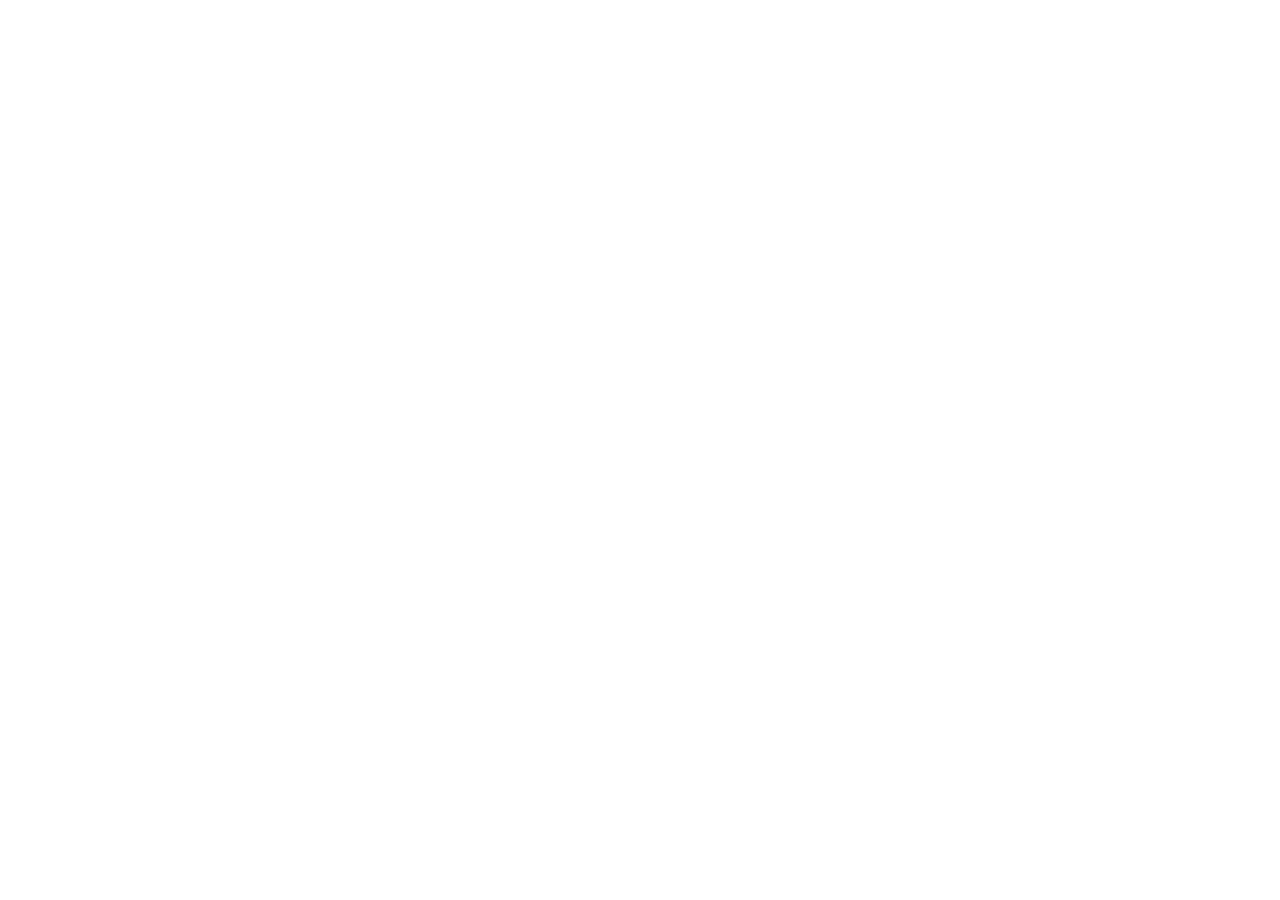
==== index.html @ 6adae6e9 "google site" ====
<!DOCTYPE html>
<html lang="en">
<head>
    <meta charset="UTF-8">
    <meta name="viewport" content="width=device-width, initial-scale=1.0">
	<meta name="google-site-verification" content="google-site-verification=rLW6NlrPTPCC22JAhseaOXoVy5i4oAsjwQy6Y9PERN8">
    <meta name="description" content="Xiaozhi (Taro) Yang - MindCORE postdoctoral fellow at the University of Pennsylvania">
    <title>Xiaozhi Yang</title>

    <!-- CSS -->
    <link rel="stylesheet" href="assets/css/main.css">

    <!-- Inline CSS for Responsive Layout -->
    <style>
        body {
            margin: 0;
            font-family: Arial, sans-serif;
            display: flex;
            flex-direction: row;
            height: 100vh;
        }

        #left-panel {
            width:0%;
            background-color: whitesmoke;
            padding: 50px;
            box-sizing: border-box;
            overflow-y: auto;
        }

        #right-panel {
            width: 100%;
            display: flex;
			background-color:whitesmoke;
            justify-content: center;
            align-items: center;
            box-sizing: border-box;
        }

        iframe {
            width: 100%;
            height: 100%;
            border: none;
			background-color: white;
        }

        .avatar img {
            width: 100%;
            border-radius: 50%;
            margin-bottom: 20px;
        }

        .sidebar-nav a {
            display: block;
            margin: 10px 0;
            text-decoration: none;
            color: #333;
            font-size: 1em;
        }

        .sidebar-nav a:hover {
            color: #007bff;
        }

		   /* Ensure the custom font size for <h1> applies */
			h1 {
            font-size: 1.5rem !important; /* Ensure the size is applied */
            margin-bottom: 10px;
        }

        h2 {
            font-size: 1.2rem !important;
            color: #555;
        }
		

    </style>
</head>
<body>

    <!-- Left Panel -->
    <!-- <div id="left-panel">
        <div class="avatar">
            <img src="images/xiaozhi.jpeg" alt="Xiaozhi Yang">
        </div class = "profile">
        <h1>Xiaozhi (Taro) Yang</h1>
        <h2>MindCORE Postdoctoral Fellow</h2>
        <h2>University of Pennsylvania</h2>

        Contact Links -->
        <!-- <nav class="sidebar-nav">
            <a href="mailto:xiaozhi2@sas.upenn.edu"><i class="fa fa-envelope"></i> Email</a>
			<a href="https://www.linkedin.com/in/xiaozhi-yang-192023214/" target="_blank"><i class="fab fa-linkedin"></i> LinkedIn</a>
			<a href="https://github.com/xiaozhi2" target="_blank"><i class="fab fa-github"></i> GitHub</a>
   </nav>
    </div> --> 

    <!-- Right Panel -->
    <div id="right-panel">
		<iframe src="documents/XZ_CV.pdf"></iframe>
    </div>

</body>
</html>
---- assets/css/main.css ----
@import url("fontawesome-all.min.css");
@import url("https://fonts.googleapis.com/css?family=Source+Sans+Pro:400,400italic");

/*
	Strata by HTML5 UP
	html5up.net | @ajlkn
	Free for personal and commercial use under the CCA 3.0 license (html5up.net/license)
*/

html, body, div, span, applet, object,
iframe, h1, h2, h3, h4, h5, h6, p, blockquote,
pre, a, abbr, acronym, address, big, cite,
code, del, dfn, em, img, ins, kbd, q, s, samp,
small, strike, strong, sub, sup, tt, var, b,
u, i, center, dl, dt, dd, ol, ul, li, fieldset,
form, label, legend, table, caption, tbody,
tfoot, thead, tr, th, td, article, aside,
canvas, details, embed, figure, figcaption,
footer, header, hgroup, menu, nav, output, ruby,
section, summary, time, mark, audio, video {
	margin: 0;
	padding: 0;
	border: 0;
	font-size: 100%;
	font: inherit;
	vertical-align: baseline;}

article, aside, details, figcaption, figure,
footer, header, hgroup, menu, nav, section {
	display: block;}

body {
	line-height: 1;
}


ol, ul {
	list-style: none;
}

blockquote, q {
	quotes: none;
}

	blockquote:before, blockquote:after, q:before, q:after {
		content: '';
		content: none;
	}

table {
	border-collapse: collapse;
	border-spacing: 0;
}

body {
	-webkit-text-size-adjust: none;
}

mark {
	background-color: transparent;
	color: inherit;
}

input::-moz-focus-inner {
	border: 0;
	padding: 0;
}

input, select, textarea {
	-moz-appearance: none;
	-webkit-appearance: none;
	-ms-appearance: none;
	appearance: none;
}

/* Basic */

	html {
		box-sizing: border-box;
	}

	*, *:before, *:after {
		box-sizing: inherit;
	}

	body {
		background: #fff;
	}

		body.is-preload *, body.is-preload *:before, body.is-preload *:after {
			-moz-animation: none !important;
			-webkit-animation: none !important;
			-ms-animation: none !important;
			animation: none !important;
			-moz-transition: none !important;
			-webkit-transition: none !important;
			-ms-transition: none !important;
			transition: none !important;
		}

	body, input, select, textarea {
		color: black;
		font-family: Arial, Helvetica, sans-serif;
		font-size: 60pt;
		font-weight: 300;
		line-height: 1.75em;
	}

	a {
		-moz-transition: color 0.2s ease-in-out, border-color 0.2s ease-in-out;
		-webkit-transition: color 0.2s ease-in-out, border-color 0.2s ease-in-out;
		-ms-transition: color 0.2s ease-in-out, border-color 0.2s ease-in-out;
		transition: color 0.2s ease-in-out, border-color 0.2s ease-in-out;
		border-bottom: dotted 1px;
		color: #4986bf;
		text-decoration: none;
	}

		a:hover {
			border-bottom-color: transparent;
			color: #4986bf !important;
			text-decoration: none;
		}

	strong, b {
		color: #171717;
		 font-weight: bold;
   	    font-family: inherit;
	}

	em, i {
		font-style: italic;
	}

	p {
		margin: 0 0 2em 0;
	}

	h1, h2, h3, h4, h5, h6 {
		color: #171717;
		font-weight: 400;
		line-height: 1em;
		margin: 0 0 1em 0;
	}

		h1 a, h2 a, h3 a, h4 a, h5 a, h6 a {
			color: inherit;
			text-decoration: none;
		}

	h1 {
		font-size: 2em;
		line-height: 1.5em;
	}

	h2 {
		font-size: 2em;
		line-height: 1.5em;
		color: darkslategrey;
	}

	h3 {
		font-size: 1.45em;
		line-height: 1.5em;
	}

	h4 {
		font-size: 1.1em;
		line-height: 1.5em;
	}

	h5 {
		font-size: 0.9em;
		line-height: 1.5em;
	}

	h6 {
		font-size: 0.7em;
		line-height: 1.5em;
	}

	sub {
		font-size: 0.8em;
		position: relative;
		top: 0.5em;
	}

	sup {
		font-size: 0.8em;
		position: relative;
		top: -0.5em;
	}

	hr {
		border: 0;
		border-bottom: solid 2px #efefef;
		margin: 2em 0;
	}

		hr.major {
			margin: 3em 0;
		}

	blockquote {
		border-left: solid 6px #efefef;
		font-style: italic;
		margin: 0 0 2em 0;
		padding: 0.5em 0 0.5em 1.5em;
	}

	code {
		background: #f7f7f7;
		border-radius: 0.35em;
		border: solid 2px #efefef;
		font-family: "Courier New", monospace;
		font-size: 0.9em;
		margin: 0 0.25em;
		padding: 0.25em 0.65em;
	}

	pre {
		-webkit-overflow-scrolling: touch;
		font-family: "Courier New", monospace;
		font-size: 0.9em;
		margin: 0 0 2em 0;
	}

		pre code {
			display: block;
			line-height: 1.75em;
			padding: 1em 1.5em;
			overflow-x: auto;
		}

	.align-left {
		text-align: left;
	}

	.align-center {
		text-align: center;
	}

	.align-right {
		text-align: right;
	}

/* Container */

	.container {
		margin: 0 auto;
		max-width: calc(100% - 4em);
		width: 100%;
	}

		.container.xsmall {
			width: 25%;
		}

		.container.small {
			width: 50%;
		}

		.container.medium {
			width: 75%;
		}

		.container.large {
			width: 125%;
		}

		.container.xlarge {
			width: 150%;
		}

		.container.max {
			width: 100%;
		}

		@media screen and (max-width: 980px) {

			.container {
				width: 100% !important;
				max-width: 100% !important;
			}

		}

		@media screen and (max-width: 480px) {

			.container {
				max-width: calc(100% - 3em);
			}

		}

/* Row */

	.row {
		display: flex;
		flex-wrap: wrap;
		box-sizing: border-box;
		align-items: stretch;
	}

		.row > * {
			box-sizing: border-box;
		}

		.row.gtr-uniform > * > :last-child {
			margin-bottom: 0;
		}

		.row.aln-left {
			justify-content: flex-start;
		}

		.row.aln-center {
			justify-content: center;
		}

		.row.aln-right {
			justify-content: flex-end;
		}

		.row.aln-top {
			align-items: flex-start;
		}

		.row.aln-middle {
			align-items: center;
		}

		.row.aln-bottom {
			align-items: flex-end;
		}

		.row > .imp {
			order: -1;
		}

		.row > .col-1 {
			width: 8.33333%;
		}

		.row > .off-1 {
			margin-left: 8.33333%;
		}

		.row > .col-2 {
			width: 16.66667%;
		}

		.row > .off-2 {
			margin-left: 16.66667%;
		}

		.row > .col-3 {
			width: 25%;
		}

		.row > .off-3 {
			margin-left: 25%;
		}

		.row > .col-4 {
			width: 33.33333%;
		}

		.row > .off-4 {
			margin-left: 33.33333%;
		}

		.row > .col-5 {
			width: 41.66667%;
		}

		.row > .off-5 {
			margin-left: 41.66667%;
		}

		.row > .col-6 {
			width: 50%;
		}

		.row > .off-6 {
			margin-left: 50%;
		}

		.row > .col-7 {
			width: 58.33333%;
		}

		.row > .off-7 {
			margin-left: 58.33333%;
		}

		.row > .col-8 {
			width: 66.66667%;
		}

		.row > .off-8 {
			margin-left: 66.66667%;
		}

		.row > .col-9 {
			width: 75%;
		}

		.row > .off-9 {
			margin-left: 75%;
		}

		.row > .col-10 {
			width: 83.33333%;
		}

		.row > .off-10 {
			margin-left: 83.33333%;
		}

		.row > .col-11 {
			width: 91.66667%;
		}

		.row > .off-11 {
			margin-left: 91.66667%;
		}

		.row > .col-12 {
			width: 100%;
		}

		.row > .off-12 {
			margin-left: 100%;
		}

		.row.gtr-0 {
			margin-top: 0;
			margin-left: 0em;
		}

			.row.gtr-0 > * {
				padding: 0 0 0 0em;
			}

			.row.gtr-0.gtr-uniform {
				margin-top: 0em;
			}

				.row.gtr-0.gtr-uniform > * {
					padding-top: 0em;
				}

		.row.gtr-25 {
			margin-top: 0;
			margin-left: -0.625em;
		}

			.row.gtr-25 > * {
				padding: 0 0 0 0.625em;
			}

			.row.gtr-25.gtr-uniform {
				margin-top: -0.625em;
			}

				.row.gtr-25.gtr-uniform > * {
					padding-top: 0.625em;
				}

		.row.gtr-50 {
			margin-top: 0;
			margin-left: -1.25em;
		}

			.row.gtr-50 > * {
				padding: 0 0 0 1.25em;
			}

			.row.gtr-50.gtr-uniform {
				margin-top: -1.25em;
			}

				.row.gtr-50.gtr-uniform > * {
					padding-top: 1.25em;
				}

		.row {
			margin-top: 0;
			margin-left: -2.5em;
		}

			.row > * {
				padding: 0 0 0 2.5em;
			}

			.row.gtr-uniform {
				margin-top: -2.5em;
			}

				.row.gtr-uniform > * {
					padding-top: 2.5em;
				}

		.row.gtr-150 {
			margin-top: 0;
			margin-left: -3.75em;
		}

			.row.gtr-150 > * {
				padding: 0 0 0 3.75em;
			}

			.row.gtr-150.gtr-uniform {
				margin-top: -3.75em;
			}

				.row.gtr-150.gtr-uniform > * {
					padding-top: 3.75em;
				}

		.row.gtr-200 {
			margin-top: 0;
			margin-left: -5em;
		}

			.row.gtr-200 > * {
				padding: 0 0 0 5em;
			}

			.row.gtr-200.gtr-uniform {
				margin-top: -5em;
			}

				.row.gtr-200.gtr-uniform > * {
					padding-top: 5em;
				}

		@media screen and (max-width: 1800px) {

			.row {
				display: flex;
				flex-wrap: wrap;
				box-sizing: border-box;
				align-items: stretch;
			}

				.row > * {
					box-sizing: border-box;
				}

				.row.gtr-uniform > * > :last-child {
					margin-bottom: 0;
				}

				.row.aln-left {
					justify-content: flex-start;
				}

				.row.aln-center {
					justify-content: center;
				}

				.row.aln-right {
					justify-content: flex-end;
				}

				.row.aln-top {
					align-items: flex-start;
				}

				.row.aln-middle {
					align-items: center;
				}

				.row.aln-bottom {
					align-items: flex-end;
				}

				.row > .imp-xlarge {
					order: -1;
				}

				.row > .col-1-xlarge {
					width: 8.33333%;
				}

				.row > .off-1-xlarge {
					margin-left: 8.33333%;
				}

				.row > .col-2-xlarge {
					width: 16.66667%;
				}

				.row > .off-2-xlarge {
					margin-left: 16.66667%;
				}

				.row > .col-3-xlarge {
					width: 25%;
				}

				.row > .off-3-xlarge {
					margin-left: 25%;
				}

				.row > .col-4-xlarge {
					width: 33.33333%;
				}

				.row > .off-4-xlarge {
					margin-left: 33.33333%;
				}

				.row > .col-5-xlarge {
					width: 41.66667%;
				}

				.row > .off-5-xlarge {
					margin-left: 41.66667%;
				}

				.row > .col-6-xlarge {
					width: 50%;
				}

				.row > .off-6-xlarge {
					margin-left: 50%;
				}

				.row > .col-7-xlarge {
					width: 58.33333%;
				}

				.row > .off-7-xlarge {
					margin-left: 58.33333%;
				}

				.row > .col-8-xlarge {
					width: 66.66667%;
				}

				.row > .off-8-xlarge {
					margin-left: 66.66667%;
				}

				.row > .col-9-xlarge {
					width: 75%;
				}

				.row > .off-9-xlarge {
					margin-left: 75%;
				}

				.row > .col-10-xlarge {
					width: 83.33333%;
				}

				.row > .off-10-xlarge {
					margin-left: 83.33333%;
				}

				.row > .col-11-xlarge {
					width: 91.66667%;
				}

				.row > .off-11-xlarge {
					margin-left: 91.66667%;
				}

				.row > .col-12-xlarge {
					width: 100%;
				}

				.row > .off-12-xlarge {
					margin-left: 100%;
				}

				.row.gtr-0 {
					margin-top: 0;
					margin-left: 0em;
				}

					.row.gtr-0 > * {
						padding: 0 0 0 0em;
					}

					.row.gtr-0.gtr-uniform {
						margin-top: 0em;
					}

						.row.gtr-0.gtr-uniform > * {
							padding-top: 0em;
						}

				.row.gtr-25 {
					margin-top: 0;
					margin-left: -0.625em;
				}

					.row.gtr-25 > * {
						padding: 0 0 0 0.625em;
					}

					.row.gtr-25.gtr-uniform {
						margin-top: -0.625em;
					}

						.row.gtr-25.gtr-uniform > * {
							padding-top: 0.625em;
						}

				.row.gtr-50 {
					margin-top: 0;
					margin-left: -1.25em;
				}

					.row.gtr-50 > * {
						padding: 0 0 0 1.25em;
					}

					.row.gtr-50.gtr-uniform {
						margin-top: -1.25em;
					}

						.row.gtr-50.gtr-uniform > * {
							padding-top: 1.25em;
						}

				.row {
					margin-top: 0;
					margin-left: -2.5em;
				}

					.row > * {
						padding: 0 0 0 2.5em;
					}

					.row.gtr-uniform {
						margin-top: -2.5em;
					}

						.row.gtr-uniform > * {
							padding-top: 2.5em;
						}

				.row.gtr-150 {
					margin-top: 0;
					margin-left: -3.75em;
				}

					.row.gtr-150 > * {
						padding: 0 0 0 3.75em;
					}

					.row.gtr-150.gtr-uniform {
						margin-top: -3.75em;
					}

						.row.gtr-150.gtr-uniform > * {
							padding-top: 3.75em;
						}

				.row.gtr-200 {
					margin-top: 0;
					margin-left: -5em;
				}

					.row.gtr-200 > * {
						padding: 0 0 0 5em;
					}

					.row.gtr-200.gtr-uniform {
						margin-top: -5em;
					}

						.row.gtr-200.gtr-uniform > * {
							padding-top: 5em;
						}

		}

		@media screen and (max-width: 1280px) {

			.row {
				display: flex;
				flex-wrap: wrap;
				box-sizing: border-box;
				align-items: stretch;
			}

				.row > * {
					box-sizing: border-box;
				}

				.row.gtr-uniform > * > :last-child {
					margin-bottom: 0;
				}

				.row.aln-left {
					justify-content: flex-start;
				}

				.row.aln-center {
					justify-content: center;
				}

				.row.aln-right {
					justify-content: flex-end;
				}

				.row.aln-top {
					align-items: flex-start;
				}

				.row.aln-middle {
					align-items: center;
				}

				.row.aln-bottom {
					align-items: flex-end;
				}

				.row > .imp-large {
					order: -1;
				}

				.row > .col-1-large {
					width: 8.33333%;
				}

				.row > .off-1-large {
					margin-left: 8.33333%;
				}

				.row > .col-2-large {
					width: 16.66667%;
				}

				.row > .off-2-large {
					margin-left: 16.66667%;
				}

				.row > .col-3-large {
					width: 25%;
				}

				.row > .off-3-large {
					margin-left: 25%;
				}

				.row > .col-4-large {
					width: 33.33333%;
				}

				.row > .off-4-large {
					margin-left: 33.33333%;
				}

				.row > .col-5-large {
					width: 41.66667%;
				}

				.row > .off-5-large {
					margin-left: 41.66667%;
				}

				.row > .col-6-large {
					width: 50%;
				}

				.row > .off-6-large {
					margin-left: 50%;
				}

				.row > .col-7-large {
					width: 58.33333%;
				}

				.row > .off-7-large {
					margin-left: 58.33333%;
				}

				.row > .col-8-large {
					width: 66.66667%;
				}

				.row > .off-8-large {
					margin-left: 66.66667%;
				}

				.row > .col-9-large {
					width: 75%;
				}

				.row > .off-9-large {
					margin-left: 75%;
				}

				.row > .col-10-large {
					width: 83.33333%;
				}

				.row > .off-10-large {
					margin-left: 83.33333%;
				}

				.row > .col-11-large {
					width: 91.66667%;
				}

				.row > .off-11-large {
					margin-left: 91.66667%;
				}

				.row > .col-12-large {
					width: 100%;
				}

				.row > .off-12-large {
					margin-left: 100%;
				}

				.row.gtr-0 {
					margin-top: 0;
					margin-left: 0em;
				}

					.row.gtr-0 > * {
						padding: 0 0 0 0em;
					}

					.row.gtr-0.gtr-uniform {
						margin-top: 0em;
					}

						.row.gtr-0.gtr-uniform > * {
							padding-top: 0em;
						}

				.row.gtr-25 {
					margin-top: 0;
					margin-left: -0.5em;
				}

					.row.gtr-25 > * {
						padding: 0 0 0 0.5em;
					}

					.row.gtr-25.gtr-uniform {
						margin-top: -0.5em;
					}

						.row.gtr-25.gtr-uniform > * {
							padding-top: 0.5em;
						}

				.row.gtr-50 {
					margin-top: 0;
					margin-left: -1em;
				}

					.row.gtr-50 > * {
						padding: 0 0 0 1em;
					}

					.row.gtr-50.gtr-uniform {
						margin-top: -1em;
					}

						.row.gtr-50.gtr-uniform > * {
							padding-top: 1em;
						}

				.row {
					margin-top: 0;
					margin-left: -2em;
				}

					.row > * {
						padding: 0 0 0 2em;
					}

					.row.gtr-uniform {
						margin-top: -2em;
					}

						.row.gtr-uniform > * {
							padding-top: 2em;
						}

				.row.gtr-150 {
					margin-top: 0;
					margin-left: -3em;
				}

					.row.gtr-150 > * {
						padding: 0 0 0 3em;
					}

					.row.gtr-150.gtr-uniform {
						margin-top: -3em;
					}

						.row.gtr-150.gtr-uniform > * {
							padding-top: 3em;
						}

				.row.gtr-200 {
					margin-top: 0;
					margin-left: -4em;
				}

					.row.gtr-200 > * {
						padding: 0 0 0 4em;
					}

					.row.gtr-200.gtr-uniform {
						margin-top: -4em;
					}

						.row.gtr-200.gtr-uniform > * {
							padding-top: 4em;
						}

		}

		@media screen and (max-width: 980px) {

			.row {
				display: flex;
				flex-wrap: wrap;
				box-sizing: border-box;
				align-items: stretch;
			}

				.row > * {
					box-sizing: border-box;
				}

				.row.gtr-uniform > * > :last-child {
					margin-bottom: 0;
				}

				.row.aln-left {
					justify-content: flex-start;
				}

				.row.aln-center {
					justify-content: center;
				}

				.row.aln-right {
					justify-content: flex-end;
				}

				.row.aln-top {
					align-items: flex-start;
				}

				.row.aln-middle {
					align-items: center;
				}

				.row.aln-bottom {
					align-items: flex-end;
				}

				.row > .imp-medium {
					order: -1;
				}

				.row > .col-1-medium {
					width: 8.33333%;
				}

				.row > .off-1-medium {
					margin-left: 8.33333%;
				}

				.row > .col-2-medium {
					width: 16.66667%;
				}

				.row > .off-2-medium {
					margin-left: 16.66667%;
				}

				.row > .col-3-medium {
					width: 25%;
				}

				.row > .off-3-medium {
					margin-left: 25%;
				}

				.row > .col-4-medium {
					width: 33.33333%;
				}

				.row > .off-4-medium {
					margin-left: 33.33333%;
				}

				.row > .col-5-medium {
					width: 41.66667%;
				}

				.row > .off-5-medium {
					margin-left: 41.66667%;
				}

				.row > .col-6-medium {
					width: 50%;
				}

				.row > .off-6-medium {
					margin-left: 50%;
				}

				.row > .col-7-medium {
					width: 58.33333%;
				}

				.row > .off-7-medium {
					margin-left: 58.33333%;
				}

				.row > .col-8-medium {
					width: 66.66667%;
				}

				.row > .off-8-medium {
					margin-left: 66.66667%;
				}

				.row > .col-9-medium {
					width: 75%;
				}

				.row > .off-9-medium {
					margin-left: 75%;
				}

				.row > .col-10-medium {
					width: 83.33333%;
				}

				.row > .off-10-medium {
					margin-left: 83.33333%;
				}

				.row > .col-11-medium {
					width: 91.66667%;
				}

				.row > .off-11-medium {
					margin-left: 91.66667%;
				}

				.row > .col-12-medium {
					width: 100%;
				}

				.row > .off-12-medium {
					margin-left: 100%;
				}

				.row.gtr-0 {
					margin-top: 0;
					margin-left: 0em;
				}

					.row.gtr-0 > * {
						padding: 0 0 0 0em;
					}

					.row.gtr-0.gtr-uniform {
						margin-top: 0em;
					}

						.row.gtr-0.gtr-uniform > * {
							padding-top: 0em;
						}

				.row.gtr-25 {
					margin-top: 0;
					margin-left: -0.5em;
				}

					.row.gtr-25 > * {
						padding: 0 0 0 0.5em;
					}

					.row.gtr-25.gtr-uniform {
						margin-top: -0.5em;
					}

						.row.gtr-25.gtr-uniform > * {
							padding-top: 0.5em;
						}

				.row.gtr-50 {
					margin-top: 0;
					margin-left: -1em;
				}

					.row.gtr-50 > * {
						padding: 0 0 0 1em;
					}

					.row.gtr-50.gtr-uniform {
						margin-top: -1em;
					}

						.row.gtr-50.gtr-uniform > * {
							padding-top: 1em;
						}

				.row {
					margin-top: 0;
					margin-left: -2em;
				}

					.row > * {
						padding: 0 0 0 2em;
					}

					.row.gtr-uniform {
						margin-top: -2em;
					}

						.row.gtr-uniform > * {
							padding-top: 2em;
						}

				.row.gtr-150 {
					margin-top: 0;
					margin-left: -3em;
				}

					.row.gtr-150 > * {
						padding: 0 0 0 3em;
					}

					.row.gtr-150.gtr-uniform {
						margin-top: -3em;
					}

						.row.gtr-150.gtr-uniform > * {
							padding-top: 3em;
						}

				.row.gtr-200 {
					margin-top: 0;
					margin-left: -4em;
				}

					.row.gtr-200 > * {
						padding: 0 0 0 4em;
					}

					.row.gtr-200.gtr-uniform {
						margin-top: -4em;
					}

						.row.gtr-200.gtr-uniform > * {
							padding-top: 4em;
						}

		}

		@media screen and (max-width: 736px) {

			.row {
				display: flex;
				flex-wrap: wrap;
				box-sizing: border-box;
				align-items: stretch;
			}

				.row > * {
					box-sizing: border-box;
				}

				.row.gtr-uniform > * > :last-child {
					margin-bottom: 0;
				}

				.row.aln-left {
					justify-content: flex-start;
				}

				.row.aln-center {
					justify-content: center;
				}

				.row.aln-right {
					justify-content: flex-end;
				}

				.row.aln-top {
					align-items: flex-start;
				}

				.row.aln-middle {
					align-items: center;
				}

				.row.aln-bottom {
					align-items: flex-end;
				}

				.row > .imp-small {
					order: -1;
				}

				.row > .col-1-small {
					width: 8.33333%;
				}

				.row > .off-1-small {
					margin-left: 8.33333%;
				}

				.row > .col-2-small {
					width: 16.66667%;
				}

				.row > .off-2-small {
					margin-left: 16.66667%;
				}

				.row > .col-3-small {
					width: 25%;
				}

				.row > .off-3-small {
					margin-left: 25%;
				}

				.row > .col-4-small {
					width: 33.33333%;
				}

				.row > .off-4-small {
					margin-left: 33.33333%;
				}

				.row > .col-5-small {
					width: 41.66667%;
				}

				.row > .off-5-small {
					margin-left: 41.66667%;
				}

				.row > .col-6-small {
					width: 50%;
				}

				.row > .off-6-small {
					margin-left: 50%;
				}

				.row > .col-7-small {
					width: 58.33333%;
				}

				.row > .off-7-small {
					margin-left: 58.33333%;
				}

				.row > .col-8-small {
					width: 66.66667%;
				}

				.row > .off-8-small {
					margin-left: 66.66667%;
				}

				.row > .col-9-small {
					width: 75%;
				}

				.row > .off-9-small {
					margin-left: 75%;
				}

				.row > .col-10-small {
					width: 83.33333%;
				}

				.row > .off-10-small {
					margin-left: 83.33333%;
				}

				.row > .col-11-small {
					width: 91.66667%;
				}

				.row > .off-11-small {
					margin-left: 91.66667%;
				}

				.row > .col-12-small {
					width: 100%;
				}

				.row > .off-12-small {
					margin-left: 100%;
				}

				.row.gtr-0 {
					margin-top: 0;
					margin-left: 0em;
				}

					.row.gtr-0 > * {
						padding: 0 0 0 0em;
					}

					.row.gtr-0.gtr-uniform {
						margin-top: 0em;
					}

						.row.gtr-0.gtr-uniform > * {
							padding-top: 0em;
						}

				.row.gtr-25 {
					margin-top: 0;
					margin-left: -0.375em;
				}

					.row.gtr-25 > * {
						padding: 0 0 0 0.375em;
					}

					.row.gtr-25.gtr-uniform {
						margin-top: -0.375em;
					}

						.row.gtr-25.gtr-uniform > * {
							padding-top: 0.375em;
						}

				.row.gtr-50 {
					margin-top: 0;
					margin-left: -0.75em;
				}

					.row.gtr-50 > * {
						padding: 0 0 0 0.75em;
					}

					.row.gtr-50.gtr-uniform {
						margin-top: -0.75em;
					}

						.row.gtr-50.gtr-uniform > * {
							padding-top: 0.75em;
						}

				.row {
					margin-top: 0;
					margin-left: -1.5em;
				}

					.row > * {
						padding: 0 0 0 1.5em;
					}

					.row.gtr-uniform {
						margin-top: -1.5em;
					}

						.row.gtr-uniform > * {
							padding-top: 1.5em;
						}

				.row.gtr-150 {
					margin-top: 0;
					margin-left: -2.25em;
				}

					.row.gtr-150 > * {
						padding: 0 0 0 2.25em;
					}

					.row.gtr-150.gtr-uniform {
						margin-top: -2.25em;
					}

						.row.gtr-150.gtr-uniform > * {
							padding-top: 2.25em;
						}

				.row.gtr-200 {
					margin-top: 0;
					margin-left: -3em;
				}

					.row.gtr-200 > * {
						padding: 0 0 0 3em;
					}

					.row.gtr-200.gtr-uniform {
						margin-top: -3em;
					}

						.row.gtr-200.gtr-uniform > * {
							padding-top: 3em;
						}

		}

		@media screen and (max-width: 480px) {

			.row {
				display: flex;
				flex-wrap: wrap;
				box-sizing: border-box;
				align-items: stretch;
			}

				.row > * {
					box-sizing: border-box;
				}

				.row.gtr-uniform > * > :last-child {
					margin-bottom: 0;
				}

				.row.aln-left {
					justify-content: flex-start;
				}

				.row.aln-center {
					justify-content: center;
				}

				.row.aln-right {
					justify-content: flex-end;
				}

				.row.aln-top {
					align-items: flex-start;
				}

				.row.aln-middle {
					align-items: center;
				}

				.row.aln-bottom {
					align-items: flex-end;
				}

				.row > .imp-xsmall {
					order: -1;
				}

				.row > .col-1-xsmall {
					width: 8.33333%;
				}

				.row > .off-1-xsmall {
					margin-left: 8.33333%;
				}

				.row > .col-2-xsmall {
					width: 16.66667%;
				}

				.row > .off-2-xsmall {
					margin-left: 16.66667%;
				}

				.row > .col-3-xsmall {
					width: 25%;
				}

				.row > .off-3-xsmall {
					margin-left: 25%;
				}

				.row > .col-4-xsmall {
					width: 33.33333%;
				}

				.row > .off-4-xsmall {
					margin-left: 33.33333%;
				}

				.row > .col-5-xsmall {
					width: 41.66667%;
				}

				.row > .off-5-xsmall {
					margin-left: 41.66667%;
				}

				.row > .col-6-xsmall {
					width: 50%;
				}

				.row > .off-6-xsmall {
					margin-left: 50%;
				}

				.row > .col-7-xsmall {
					width: 58.33333%;
				}

				.row > .off-7-xsmall {
					margin-left: 58.33333%;
				}

				.row > .col-8-xsmall {
					width: 66.66667%;
				}

				.row > .off-8-xsmall {
					margin-left: 66.66667%;
				}

				.row > .col-9-xsmall {
					width: 75%;
				}

				.row > .off-9-xsmall {
					margin-left: 75%;
				}

				.row > .col-10-xsmall {
					width: 83.33333%;
				}

				.row > .off-10-xsmall {
					margin-left: 83.33333%;
				}

				.row > .col-11-xsmall {
					width: 91.66667%;
				}

				.row > .off-11-xsmall {
					margin-left: 91.66667%;
				}

				.row > .col-12-xsmall {
					width: 100%;
				}

				.row > .off-12-xsmall {
					margin-left: 100%;
				}

				.row.gtr-0 {
					margin-top: 0;
					margin-left: 0em;
				}

					.row.gtr-0 > * {
						padding: 0 0 0 0em;
					}

					.row.gtr-0.gtr-uniform {
						margin-top: 0em;
					}

						.row.gtr-0.gtr-uniform > * {
							padding-top: 0em;
						}

				.row.gtr-25 {
					margin-top: 0;
					margin-left: -0.375em;
				}

					.row.gtr-25 > * {
						padding: 0 0 0 0.375em;
					}

					.row.gtr-25.gtr-uniform {
						margin-top: -0.375em;
					}

						.row.gtr-25.gtr-uniform > * {
							padding-top: 0.375em;
						}

				.row.gtr-50 {
					margin-top: 0;
					margin-left: -0.75em;
				}

					.row.gtr-50 > * {
						padding: 0 0 0 0.75em;
					}

					.row.gtr-50.gtr-uniform {
						margin-top: -0.75em;
					}

						.row.gtr-50.gtr-uniform > * {
							padding-top: 0.75em;
						}

				.row {
					margin-top: 0;
					margin-left: -1.5em;
				}

					.row > * {
						padding: 0 0 0 1.5em;
					}

					.row.gtr-uniform {
						margin-top: -1.5em;
					}

						.row.gtr-uniform > * {
							padding-top: 1.5em;
						}

				.row.gtr-150 {
					margin-top: 0;
					margin-left: -2.25em;
				}

					.row.gtr-150 > * {
						padding: 0 0 0 2.25em;
					}

					.row.gtr-150.gtr-uniform {
						margin-top: -2.25em;
					}

						.row.gtr-150.gtr-uniform > * {
							padding-top: 2.25em;
						}

				.row.gtr-200 {
					margin-top: 0;
					margin-left: -3em;
				}

					.row.gtr-200 > * {
						padding: 0 0 0 3em;
					}

					.row.gtr-200.gtr-uniform {
						margin-top: -3em;
					}

						.row.gtr-200.gtr-uniform > * {
							padding-top: 3em;
						}

		}

/* Section/Article */

	section.special, article.special {
		text-align: center;
	}

	header p {
		color: #b2b2b2;
		position: relative;
		margin: 0 0 1.5em 0;
	}

	header h2 + p {
		font-size: 1.25em;
		margin-top: -1em;
		line-height: 1.5em;
	}

	header h3 + p {
		font-size: 1.1em;
		margin-top: -0.8em;
		line-height: 1.5em;
	}

	header h4 + p,
	header h5 + p,
	header h6 + p {
		font-size: 0.9em;
		margin-top: -0.6em;
		line-height: 1.5em;
	}

	header.major h2 {
		font-size: 2em;
	}

/* Form */

	form {
		margin: 0 0 2em 0;
	}

	label {
		color: #787878;
		display: block;
		font-size: 0.9em;
		font-weight: 400;
		margin: 0 0 1em 0;
	}

	input[type="text"],
	input[type="password"],
	input[type="email"],
	select,
	textarea {
		-moz-appearance: none;
		-webkit-appearance: none;
		-ms-appearance: none;
		appearance: none;
		background: #f7f7f7;
		border-radius: 0.35em;
		border: solid 2px transparent;
		color: inherit;
		display: block;
		outline: 0;
		padding: 0 0.75em;
		text-decoration: none;
		width: 100%;
	}

		input[type="text"]:invalid,
		input[type="password"]:invalid,
		input[type="email"]:invalid,
		select:invalid,
		textarea:invalid {
			box-shadow: none;
		}

		input[type="text"]:focus,
		input[type="password"]:focus,
		input[type="email"]:focus,
		select:focus,
		textarea:focus {
			border-color: #4986bf;
		}

	select {
		background-image: url("data:image/svg+xml;charset=utf8,%3Csvg xmlns='http://www.w3.org/2000/svg' width='60' height='60' preserveAspectRatio='none' viewBox='0 0 40 40'%3E%3Cpath d='M9.4,12.3l10.4,10.4l10.4-10.4c0.2-0.2,0.5-0.4,0.9-0.4c0.3,0,0.6,0.1,0.9,0.4l3.3,3.3c0.2,0.2,0.4,0.5,0.4,0.9 c0,0.4-0.1,0.6-0.4,0.9L20.7,31.9c-0.2,0.2-0.5,0.4-0.9,0.4c-0.3,0-0.6-0.1-0.9-0.4L4.3,17.3c-0.2-0.2-0.4-0.5-0.4-0.9 c0-0.4,0.1-0.6,0.4-0.9l3.3-3.3c0.2-0.2,0.5-0.4,0.9-0.4S9.1,12.1,9.4,12.3z' fill='%23dfdfdf' /%3E%3C/svg%3E");
		background-size: 1.25rem;
		background-repeat: no-repeat;
		background-position: calc(100% - 1rem) center;
		height: 2.75em;
		padding-right: 2.75em;
		text-overflow: ellipsis;
	}

		select option {
			color: #787878;
			background: #fff;
		}

		select:focus::-ms-value {
			background-color: transparent;
		}

		select::-ms-expand {
			display: none;
		}

	input[type="text"],
	input[type="password"],
	input[type="email"],
	select {
		height: 2.75em;
	}

	textarea {
		padding: 0.75em;
	}

	input[type="checkbox"],
	input[type="radio"] {
		-moz-appearance: none;
		-webkit-appearance: none;
		-ms-appearance: none;
		appearance: none;
		display: block;
		float: left;
		margin-right: -2em;
		opacity: 0;
		width: 1em;
		z-index: -1;
	}

		input[type="checkbox"] + label,
		input[type="radio"] + label {
			text-decoration: none;
			color: #a2a2a2;
			cursor: pointer;
			display: inline-block;
			font-size: 1em;
			font-weight: 400;
			padding-left: 2.4em;
			padding-right: 0.75em;
			position: relative;
		}

			input[type="checkbox"] + label:before,
			input[type="radio"] + label:before {
				-moz-osx-font-smoothing: grayscale;
				-webkit-font-smoothing: antialiased;
				display: inline-block;
				font-style: normal;
				font-variant: normal;
				text-rendering: auto;
				line-height: 1;
				text-transform: none !important;
				font-family: 'Font Awesome 5 Free';
				font-weight: 900;
			}

			input[type="checkbox"] + label:before,
			input[type="radio"] + label:before {
				background: #f7f7f7;
				border-radius: 0.35em;
				border: solid 2px transparent;
				content: '';
				display: inline-block;
				font-size: 0.8em;
				height: 2.0625em;
				left: 0;
				line-height: 1.85625em;
				position: absolute;
				text-align: center;
				top: 0;
				width: 2.0625em;
			}

		input[type="checkbox"]:checked + label:before,
		input[type="radio"]:checked + label:before {
			background: #787878;
			border-color: #787878;
			color: #fff;
			content: '\f00c';
		}

		input[type="checkbox"]:focus + label:before,
		input[type="radio"]:focus + label:before {
			border-color: #4986bf;
		}

	input[type="checkbox"] + label:before {
		border-radius: 0.35em;
	}

	input[type="radio"] + label:before {
		border-radius: 100%;
	}

	::-webkit-input-placeholder {
		color: #b2b2b2 !important;
		opacity: 1.0;
	}

	:-moz-placeholder {
		color: #b2b2b2 !important;
		opacity: 1.0;
	}

	::-moz-placeholder {
		color: #b2b2b2 !important;
		opacity: 1.0;
	}

	:-ms-input-placeholder {
		color: #b2b2b2 !important;
		opacity: 1.0;
	}

/* Box */

	.box {
		border-radius: 0.35em;
		border: solid 2px #efefef;
		margin-bottom: 2em;
		padding: 1.5em;
	}

		.box > :last-child,
		.box > :last-child > :last-child,
		.box > :last-child > :last-child > :last-child {
			margin-bottom: 0;
		}

		.box.alt {
			border: 0;
			border-radius: 0;
			padding: 0;
		}

/* Icon */

	.icon {
		text-decoration: none;
		border-bottom: none;
		position: relative;
	}

		.icon:before {
			-moz-osx-font-smoothing: grayscale;
			-webkit-font-smoothing: antialiased;
			display: inline-block;
			font-style: normal;
			font-variant: normal;
			text-rendering: auto;
			line-height: 1;
			text-transform: none !important;
			font-family: 'Font Awesome 5 Free';
			font-weight: 400;
		}

		.icon > .label {
			display: none;
		}

		.icon:before {
			line-height: inherit;
		}

		.icon.solid:before {
			font-weight: 900;
		}

		.icon.brands:before {
			font-family: 'Font Awesome 5 Brands';
		}

/* Image */

	.image {
		/* border-radius: 0.35em; */
		border: 0;
		display: inline-block;
		/* position: relative; */
	}

		.image:before {
			-moz-transition: opacity 0.2s ease-in-out;
			-webkit-transition: opacity 0.2s ease-in-out;
			-ms-transition: opacity 0.2s ease-in-out;
			transition: opacity 0.2s ease-in-out;
/* 			background: url("images/overlay.png"); */
			border-radius: 0.35em;
			border: solid 2px rgba(0, 0, 0.5);
			content: '';
			display: block;
			height: 100%;
			left: 0;
			opacity: 0.5;
			position: absolute;
			top: 0;
			width: 100%;
		}

		.image.thumb {
			text-align: center;
		}

			/* .image.thumb:after {
				-moz-transition: opacity 0.2s ease-in-out;
				-webkit-transition: opacity 0.2s ease-in-out;
				-ms-transition: opacity 0.2s ease-in-out;
				transition: opacity 0.2s ease-in-out;
				border-radius: 0.35em;
				border: solid 3px rgba(255, 255, 255, 0.5);
				color: #787878;
				content: 'Slides';
				display: inline-block;
				font-size: 0.8em;
				font-weight: 400;
				left: 50%;
				line-height: 2.25em;
				margin: -1.25em 0 0 -3em;
				opacity: 0;
				padding: 0 1.5em;
				position: absolute;
				text-align: center;
				text-decoration: none;
				top: 50%;
				white-space: nowrap;
			}

			.image.thumb:hover:after {
				opacity: 1.0;
			}

			.image.thumb:hover:before {
				background: url("images/overlay.png"), url("images/overlay.png");
				opacity: 1.0;
			} */

		.image img {
			/* border-radius: 0.35em; */
			display: block;
		}

		.image.left {
			float: left;
			margin: 0 1.5em 1em 0;
			top: 0.25em;
		}

		.image.right {
			float: right;
			margin: 0 0 1em 1.5em;
			top: 0.25em;
		}

		.image.left, .image.right {
			max-width: 100%;
		}

			.image.left img, .image.right img {
				width: 100%;
			}

		.image.fit {
			display: block;
			margin: 0 0 2em 0;
			width: 200%;
		}

			.image.fit img {
				width: 100%;
			}

		.image.avatar {
			border-radius: 100%;
		}

			.image.avatar:before {
				display: none;
			}

			.image.avatar img {
				border-radius: 100%;
				width: 200%;
				 margin: 1.25em 0 2em -8em; 
			}

/* List */

	ol {
		list-style: decimal;
		margin: 0 0 2em 0;
		padding-left: 1.25em;
	}

		ol li {
			padding-left: 0.25em;
		}

	ul {
		list-style: disc;
		margin: 0 0 2em 0;
		padding-left: 1em;
	}

		ul li {
			padding-left: 0.5em;
		}

		ul.alt {
			list-style: none;
			padding-left: 0;
		}

			ul.alt li {
				border-top: solid 2px #efefef;
				padding: 0.5em 0;
			}

				ul.alt li:first-child {
					border-top: 0;
					padding-top: 0;
				}

	dl {
		margin: 0 0 2em 0;
	}

/* Icons */

	ul.icons {
		cursor: default;
		list-style: none;
		padding-left: 0;
	}

		ul.icons li {
			display: inline-block;
			padding: 0 1em 0 0;
		}

			ul.icons li:last-child {
				padding-right: 0;
			}

			ul.icons li .icon:before {
				font-size: 1.5em;
			}

/* Labeled Icons */

	ul.labeled-icons {
		list-style: none;
		padding: 0;
	}

		ul.labeled-icons li {
			line-height: 1.75em;
			margin: 1.5em 0 0 0;
			padding-left: 2.25em;
			position: relative;
		}

			ul.labeled-icons li:first-child {
				margin-top: 0;
			}

			ul.labeled-icons li a {
				color: inherit;
			}

			ul.labeled-icons li h3 {
				color: #b2b2b2;
				left: 0;
				position: absolute;
				text-align: center;
				top: 0;
				width: 1em;
			}

/* Actions */

	ul.actions {
		display: -moz-flex;
		display: -webkit-flex;
		display: -ms-flex;
		display: flex;
		cursor: default;
		list-style: none;
		margin-left: -1em;
		padding-left: 0;
	}

		ul.actions li {
			padding: 0 0 0 1em;
			vertical-align: middle;
		}

		ul.actions.special {
			-moz-justify-content: center;
			-webkit-justify-content: center;
			-ms-justify-content: center;
			justify-content: center;
			width: 100%;
			margin-left: 0;
		}

			ul.actions.special li:first-child {
				padding-left: 0;
			}

		ul.actions.stacked {
			-moz-flex-direction: column;
			-webkit-flex-direction: column;
			-ms-flex-direction: column;
			flex-direction: column;
			margin-left: 0;
		}

			ul.actions.stacked li {
				padding: 1.3em 0 0 0;
			}

				ul.actions.stacked li:first-child {
					padding-top: 0;
				}

		ul.actions.fit {
			width: calc(100% + 1em);
		}

			ul.actions.fit li {
				-moz-flex-grow: 1;
				-webkit-flex-grow: 1;
				-ms-flex-grow: 1;
				flex-grow: 1;
				-moz-flex-shrink: 1;
				-webkit-flex-shrink: 1;
				-ms-flex-shrink: 1;
				flex-shrink: 1;
				width: 100%;
			}

				ul.actions.fit li > * {
					width: 100%;
				}

			ul.actions.fit.stacked {
				width: 100%;
			}

		@media screen and (max-width: 480px) {

			ul.actions:not(.fixed) {
				-moz-flex-direction: column;
				-webkit-flex-direction: column;
				-ms-flex-direction: column;
				flex-direction: column;
				margin-left: 0;
				width: 100% !important;
			}

				ul.actions:not(.fixed) li {
					-moz-flex-grow: 1;
					-webkit-flex-grow: 1;
					-ms-flex-grow: 1;
					flex-grow: 1;
					-moz-flex-shrink: 1;
					-webkit-flex-shrink: 1;
					-ms-flex-shrink: 1;
					flex-shrink: 1;
					padding: 1em 0 0 0;
					text-align: center;
					width: 100%;
				}

					ul.actions:not(.fixed) li > * {
						width: 100%;
					}

					ul.actions:not(.fixed) li:first-child {
						padding-top: 0;
					}

					ul.actions:not(.fixed) li input[type="submit"],
					ul.actions:not(.fixed) li input[type="reset"],
					ul.actions:not(.fixed) li input[type="button"],
					ul.actions:not(.fixed) li button,
					ul.actions:not(.fixed) li .button {
						width: 100%;
					}

						ul.actions:not(.fixed) li input[type="submit"].icon:before,
						ul.actions:not(.fixed) li input[type="reset"].icon:before,
						ul.actions:not(.fixed) li input[type="button"].icon:before,
						ul.actions:not(.fixed) li button.icon:before,
						ul.actions:not(.fixed) li .button.icon:before {
							margin-left: -0.5em;
						}

		}

/* Table */

	.table-wrapper {
		-webkit-overflow-scrolling: touch;
		overflow-x: auto;
	}

	table {
		margin: 0 0 2em 0;
		width: 100%;
	}

		table tbody tr {
			border: solid 1px #efefef;
			border-left: 0;
			border-right: 0;
		}

			table tbody tr:nth-child(2n + 1) {
				background-color: #f7f7f7;
			}

		table td {
			padding: 0.75em 0.75em;
		}

		table th {
			color: #787878;
			font-size: 0.9em;
			font-weight: 400;
			padding: 0 0.75em 0.75em 0.75em;
			text-align: left;
		}

		table thead {
			border-bottom: solid 2px #efefef;
		}

		table tfoot {
			border-top: solid 2px #efefef;
		}

		table.alt {
			border-collapse: separate;
		}

			table.alt tbody tr td {
				border: solid 2px #efefef;
				border-left-width: 0;
				border-top-width: 0;
			}

				table.alt tbody tr td:first-child {
					border-left-width: 2px;
				}

			table.alt tbody tr:first-child td {
				border-top-width: 2px;
			}

			table.alt thead {
				border-bottom: 0;
			}

			table.alt tfoot {
				border-top: 0;
			}

/* Button */

	input[type="submit"],
	input[type="reset"],
	input[type="button"],
	.button {
		-moz-appearance: none;
		-webkit-appearance: none;
		-ms-appearance: none;
		appearance: none;
		-moz-transition: background-color 0.2s ease-in-out, color 0.2s ease-in-out, border-color 0.2s ease-in-out;
		-webkit-transition: background-color 0.2s ease-in-out, color 0.2s ease-in-out, border-color 0.2s ease-in-out;
		-ms-transition: background-color 0.2s ease-in-out, color 0.2s ease-in-out, border-color 0.2s ease-in-out;
		transition: background-color 0.2s ease-in-out, color 0.2s ease-in-out, border-color 0.2s ease-in-out;
		background-color: transparent;
		border-radius: 0.35em;
		border: solid 3px #efefef;
		color: #787878 !important;
		cursor: pointer;
		display: inline-block;
		font-weight: 400;
		height: 3.15em;
		height: calc(2.75em + 6px);
		line-height: 2.75em;
		min-width: 10em;
		padding: 0 1.5em;
		text-align: center;
		text-decoration: none;
		white-space: nowrap;
	}

		input[type="submit"]:hover,
		input[type="reset"]:hover,
		input[type="button"]:hover,
		.button:hover {
			border-color: #4986bf;
			color: #4986bf !important;
		}

		input[type="submit"]:active,
		input[type="reset"]:active,
		input[type="button"]:active,
		.button:active {
			background-color: rgba(73, 191, 157, 0.1);
			border-color: #4986bf;
			color: #4986bf !important;
		}

		input[type="submit"].icon,
		input[type="reset"].icon,
		input[type="button"].icon,
		.button.icon {
			padding-left: 1.35em;
		}

			input[type="submit"].icon:before,
			input[type="reset"].icon:before,
			input[type="button"].icon:before,
			.button.icon:before {
				margin-right: 0.5em;
			}

		input[type="submit"].fit,
		input[type="reset"].fit,
		input[type="button"].fit,
		.button.fit {
			min-width: 0;
			width: 100%;
		}

		input[type="submit"].small,
		input[type="reset"].small,
		input[type="button"].small,
		.button.small {
			font-size: 0.8em;
		}

		input[type="submit"].large,
		input[type="reset"].large,
		input[type="button"].large,
		.button.large {
			font-size: 1.35em;
		}

		input[type="submit"].primary,
		input[type="reset"].primary,
		input[type="button"].primary,
		.button.primary {
			background-color: #4986bf;
			border-color: #4986bf;
			color: #ffffff !important;
		}

			input[type="submit"].primary:hover,
			input[type="reset"].primary:hover,
			input[type="button"].primary:hover,
			.button.primary:hover {
				background-color: #5cc6a7;
				border-color: #5cc6a7;
			}

			input[type="submit"].primary:active,
			input[type="reset"].primary:active,
			input[type="button"].primary:active,
			.button.primary:active {
				background-color: #3eb08f;
				border-color: #3eb08f;
			}

		input[type="submit"].disabled, input[type="submit"]:disabled,
		input[type="reset"].disabled,
		input[type="reset"]:disabled,
		input[type="button"].disabled,
		input[type="button"]:disabled,
		.button.disabled,
		.button:disabled {
			background-color: #e7e7e7 !important;
			border-color: #e7e7e7 !important;
			color: #b2b2b2 !important;
			cursor: default;
		}

/* Work Item */

	.work-item {
		margin: 0 0 2em 0;
	}

		.work-item .image {
			margin: 0 0 1.5em 0;
		}

		.work-item h3 {
			font-size: 1em;
			margin: 0 0 0.5em 0;
		}

		.work-item p {
			font-size: 0.8em;
			line-height: 1.5em;
			margin: 0;
		}

/* Header */

	#header {
		display: -moz-flex;
		display: -webkit-flex;
		display: -ms-flex;
		display: flex;
		-moz-flex-direction: column;
		-webkit-flex-direction: column;
		-ms-flex-direction: column;
		flex-direction: column;
		-moz-align-items: -moz-flex-end;
		-webkit-align-items: -webkit-flex-end;
		-ms-align-items: -ms-flex-end;
		align-items: flex-end;
		-moz-justify-content: space-between;
		-webkit-justify-content: space-between;
		-ms-justify-content: space-between;
		justify-content: space-between;
		background-color: #d9e7f3;
		background-attachment: scroll,								scroll;
		/* background-image: url("images/overlay.png"), url("../../images/bg.jpg"); */
		/* background-image: url("../../images/bg2.jpg"); */
		background-position: top left,							top left;
		background-repeat: repeat,								no-repeat;
		background-size: auto,								100%;
		color: rgba(14, 14, 14, 0.5);
		height: 100%;
		left: 0px;
		padding: 4em 8em;
		position: fixed;
		text-align: right;
		top: 0;
		/* width: 30%; */
	}

		#header > * {
			-moz-flex-shrink: 0;
			-webkit-flex-shrink: 0;
			-ms-flex-shrink: 0;
			flex-shrink: 0;
			width: 100%;
		}

		#header > .inner {
			-moz-flex-grow: 1;
			-webkit-flex-grow: 1;
			-ms-flex-grow: 1;
			flex-grow: 1;
			margin: 0 0 2em 0;
			color:rgba(0, 0, 0, 0.01)
		}

		#header strong, #header b {
			color: #0f0f0f;
		}

		#header h2, #header h3, #header h4, #header h5, #header h6 {
			color: #0e0e0e;
		}

		#header h1 {
			color: rgba(13, 13, 13, 0.5);
			font-size: 1.35em;
			line-height: 1.75em;
			margin: 0;
		}

		#header .image.avatar {
			margin: 0 0 1em 0;
			width: 10.25em;
		}

/* Footer */

	#footer .icons {
		margin: 1em 0 0 0;
	}

		#footer .icons a {
			color: rgba(255, 255, 255, 0.4);
		}

	#footer .copyright {
		color: rgba(255, 255, 255, 0.4);
		font-size: 0.8em;
		list-style: none;
		margin: 1em 0 0 0;
		padding: 0;
	}

		#footer .copyright li {
			border-left: solid 1px rgba(255, 255, 255, 0.25);
			display: inline-block;
			line-height: 1em;
			margin-left: 0.75em;
			padding-left: 0.75em;
		}

			#footer .copyright li:first-child {
				border-left: 0;
				margin-left: 0;
				padding-left: 0;
			}

			#footer .copyright li a {
				color: inherit;
			}

/* Main */

	#main {
		margin-left: 35%;
		max-width: 54em;
		padding: 8em 4em 4em 4em;
		width: calc(100% - 35%);
	}

		#main > section {
			border-top: solid 2px #efefef;
			margin: 4em 0 0 0;
			padding: 4em 0 0 0;
		}

			#main > section:first-child {
				border-top: 0;
				margin-top: 0;
				padding-top: 0;
			}

/* Poptrox */

	@-moz-keyframes spin {
		0% {
			-moz-transform: rotate(0deg);
			-webkit-transform: rotate(0deg);
			-ms-transform: rotate(0deg);
			transform: rotate(0deg);
		}

		100% {
			-moz-transform: rotate(360deg);
			-webkit-transform: rotate(360deg);
			-ms-transform: rotate(360deg);
			transform: rotate(360deg);
		}
	}

	@-webkit-keyframes spin {
		0% {
			-moz-transform: rotate(0deg);
			-webkit-transform: rotate(0deg);
			-ms-transform: rotate(0deg);
			transform: rotate(0deg);
		}

		100% {
			-moz-transform: rotate(360deg);
			-webkit-transform: rotate(360deg);
			-ms-transform: rotate(360deg);
			transform: rotate(360deg);
		}
	}

	@-ms-keyframes spin {
		0% {
			-moz-transform: rotate(0deg);
			-webkit-transform: rotate(0deg);
			-ms-transform: rotate(0deg);
			transform: rotate(0deg);
		}

		100% {
			-moz-transform: rotate(360deg);
			-webkit-transform: rotate(360deg);
			-ms-transform: rotate(360deg);
			transform: rotate(360deg);
		}
	}

	@keyframes spin {
		0% {
			-moz-transform: rotate(0deg);
			-webkit-transform: rotate(0deg);
			-ms-transform: rotate(0deg);
			transform: rotate(0deg);
		}

		100% {
			-moz-transform: rotate(360deg);
			-webkit-transform: rotate(360deg);
			-ms-transform: rotate(360deg);
			transform: rotate(360deg);
		}
	}

	.poptrox-popup {
		-moz-box-sizing: content-box;
		-webkit-box-sizing: content-box;
		-ms-box-sizing: content-box;
		box-sizing: content-box;
		-webkit-tap-highlight-color: rgba(255, 255, 255, 0);
		background: #fff;
		border-radius: 0.35em;
		box-shadow: 0 0.1em 0.15em 0 rgba(0, 0, 0, 0.15);
		overflow: hidden;
		padding-bottom: 3em;
	}

		.poptrox-popup .loader {
			text-decoration: none;
			-moz-animation: spin 1s linear infinite;
			-webkit-animation: spin 1s linear infinite;
			-ms-animation: spin 1s linear infinite;
			animation: spin 1s linear infinite;
			font-size: 1.5em;
			height: 1em;
			left: 50%;
			line-height: 1em;
			margin: -0.5em 0 0 -0.5em;
			position: absolute;
			top: 50%;
			width: 1em;
		}

			.poptrox-popup .loader:before {
				-moz-osx-font-smoothing: grayscale;
				-webkit-font-smoothing: antialiased;
				display: inline-block;
				font-style: normal;
				font-variant: normal;
				text-rendering: auto;
				line-height: 1;
				text-transform: none !important;
				font-family: 'Font Awesome 5 Free';
				font-weight: 900;
			}

			.poptrox-popup .loader:before {
				content: '\f1ce';
			}

		.poptrox-popup .caption {
			background: #fff;
			bottom: 0;
			cursor: default;
			font-size: 0.9em;
			height: 3em;
			left: 0;
			line-height: 2.8em;
			position: absolute;
			text-align: center;
			width: 100%;
			z-index: 1;
		}

		.poptrox-popup .nav-next,
		.poptrox-popup .nav-previous {
			text-decoration: none;
			-moz-transition: opacity 0.2s ease-in-out;
			-webkit-transition: opacity 0.2s ease-in-out;
			-ms-transition: opacity 0.2s ease-in-out;
			transition: opacity 0.2s ease-in-out;
			-webkit-tap-highlight-color: rgba(255, 255, 255, 0);
			background: rgba(0, 0, 0, 0.01);
			cursor: pointer;
			height: 100%;
			opacity: 0;
			position: absolute;
			top: 0;
			width: 50%;
		}

			.poptrox-popup .nav-next:before,
			.poptrox-popup .nav-previous:before {
				-moz-osx-font-smoothing: grayscale;
				-webkit-font-smoothing: antialiased;
				display: inline-block;
				font-style: normal;
				font-variant: normal;
				text-rendering: auto;
				line-height: 1;
				text-transform: none !important;
				font-family: 'Font Awesome 5 Free';
				font-weight: 900;
			}

			.poptrox-popup .nav-next:before,
			.poptrox-popup .nav-previous:before {
				color: #fff;
				font-size: 2.5em;
				height: 1em;
				line-height: 1em;
				margin-top: -0.75em;
				position: absolute;
				text-align: center;
				top: 50%;
				width: 1.5em;
			}

		.poptrox-popup .nav-next {
			right: 0;
		}

			.poptrox-popup .nav-next:before {
				content: '\f105';
				right: 0;
			}

		.poptrox-popup .nav-previous {
			left: 0;
		}

			.poptrox-popup .nav-previous:before {
				content: '\f104';
				left: 0;
			}

		.poptrox-popup .closer {
			text-decoration: none;
			-moz-transition: opacity 0.2s ease-in-out;
			-webkit-transition: opacity 0.2s ease-in-out;
			-ms-transition: opacity 0.2s ease-in-out;
			transition: opacity 0.2s ease-in-out;
			-webkit-tap-highlight-color: rgba(255, 255, 255, 0);
			color: #fff;
			height: 4em;
			line-height: 4em;
			opacity: 0;
			position: absolute;
			right: 0;
			text-align: center;
			top: 0;
			width: 4em;
			z-index: 2;
		}

			.poptrox-popup .closer:before {
				-moz-osx-font-smoothing: grayscale;
				-webkit-font-smoothing: antialiased;
				display: inline-block;
				font-style: normal;
				font-variant: normal;
				text-rendering: auto;
				line-height: 1;
				text-transform: none !important;
				font-family: 'Font Awesome 5 Free';
				font-weight: 900;
			}

			.poptrox-popup .closer:before {
				-moz-box-sizing: content-box;
				-webkit-box-sizing: content-box;
				-ms-box-sizing: content-box;
				box-sizing: content-box;
				border-radius: 100%;
				border: solid 3px rgba(255, 255, 255, 0.5);
				content: '\f00d';
				display: block;
				font-size: 1em;
				height: 1.75em;
				left: 50%;
				line-height: 1.75em;
				margin: -0.875em 0 0 -0.875em;
				position: absolute;
				top: 50%;
				width: 1.75em;
			}

		.poptrox-popup:hover .nav-next,
		.poptrox-popup:hover .nav-previous {
			opacity: 0.5;
		}

			.poptrox-popup:hover .nav-next:hover,
			.poptrox-popup:hover .nav-previous:hover {
				opacity: 1.0;
			}

		.poptrox-popup:hover .closer {
			opacity: 0.5;
		}

			.poptrox-popup:hover .closer:hover {
				opacity: 1.0;
			}

/* Touch */

	body.is-touch .image.thumb:before {
		opacity: 0.5 !important;
	}

	body.is-touch .image.thumb:after {
		display: none !important;
	}

	body.is-touch #header {
		background-attachment: scroll;
		background-size: auto, cover;
	}

	body.is-touch .poptrox-popup .nav-next,
	body.is-touch .poptrox-popup .nav-previous,
	body.is-touch .poptrox-popup .closer {
		opacity: 1.0 !important;
	}

/* XLarge */

	@media screen and (max-width: 1800px) {

		/* Basic */

			body, input, select, textarea {
				font-size: 12pt;
			}

	}

/* Large */

	@media screen and (max-width: 1280px) {

		/* Header */

			#header {
				padding: 6em 3em 3em 3em;
				width: 30%;
			}

				#header h1 {
					font-size: 1.25em;
				}

					#header h1 br {
						display: none;
					}

				#header > .inner {
					margin-bottom: 0;
				}

		/* Footer */

			#footer .copyright li {
				border-left-width: 0;
				display: block;
				line-height: 2.25em;
				margin-left: 0;
				padding-left: 0;
			}

		/* Main */

			#main {
				margin-left: 30%;
				max-width: none;
				padding: 6em 3em 3em 3em;
				width: calc(100% - 30%);
			}

	}

/* Medium */

	@media screen and (max-width: 980px) {

		/* Basic */

			h1 br, h2 br, h3 br, h4 br, h5 br, h6 br {
				display: none;
			}

		/* List */

			ul.icons li .icon {
				font-size: 1.25em;
			}

		/* Header */

			#header {
				background-attachment: scroll;
				background-position: top left, center center;
				background-size: auto,		cover;
				left: auto;
				padding: 6em 4em;
				position: relative;
				text-align: center;
				top: auto;
				width: 100%;
				display: block;
			}

				#header h1 {
					font-size: 1.75em;
				}

					#header h1 br {
						display: inline;
					}

		/* Footer */

			#footer {
				background-attachment: scroll;
				/* background-color: #eeeae8; */
				/* background-image: url("images/overlay.png"), url("../../images/bg.jpg"); */
				/* background-image: url("../../images/bg2.jpg"); */
				background-position: top left,						bottom center;
				background-repeat: repeat,							no-repeat;
				background-size: auto,							cover;
				bottom: auto;
				left: auto;
				padding: 4em 4em 6em 4em;
				position: relative;
				text-align: center;
				width: 80%;
			}

				#footer .icons {
					margin: 0 0 1em 0;
				}

				#footer .copyright {
					margin: 0 0 1em 0;
				}

					#footer .copyright li {
						border-left-width: 1px;
						display: inline-block;
						line-height: 1em;
						margin-left: 0.75em;
						padding-left: 0.75em;
					}

		/* Main */

			#main {
				margin: 0;
				padding: 6em 4em;
				width: 100%;
			}

	}

/* Small */

	@media screen and (max-width: 736px) {

		/* Basic */

			h1 {
				font-size: 1.5em;
			}

			h2 {
				font-size: 1.2em;
			}

			h3 {
				font-size: 1em;
			}

		/* Section/Article */

			section.special, article.special {
				text-align: center;
			}

			header.major h2 {
				font-size: 1.35em;
			}

		/* List */

			ul.labeled-icons li {
				padding-left: 2em;
			}

				ul.labeled-icons li h3 {
					line-height: 1.75em;
				}

		/* Header */

			#header {
				padding: 2.25em 1.5em;
			}

				#header h1 {
					font-size: 1.35em;
				}

		/* Footer */

			#footer {
				padding: 2.25em 1.5em;
			}

		/* Main */

			#main {
				padding: 2.25em 1.5em 0.25em 1.5em;
			}

				#main > section {
					margin: 2.25em 0 0 0;
					padding: 2.25em 0 0 0;
				}

		/* Poptrox */

			.poptrox-popup {
				border-radius: 0;
			}

				.poptrox-popup .nav-next:before,
				.poptrox-popup .nav-previous:before {
					margin-top: -1em;
				}

	}

/* XSmall */

	@media screen and (max-width: 480px) {

		/* Header */

			#header {
				padding: 4.5em 1.5em;
			}

				#header h1 br {
					display: none;
				}

		/* Footer */

			#footer .copyright li {
				border-left-width: 0;
				display: block;
				line-height: 2.25em;
				margin-left: 0;
				padding-left: 0;
			}

	}
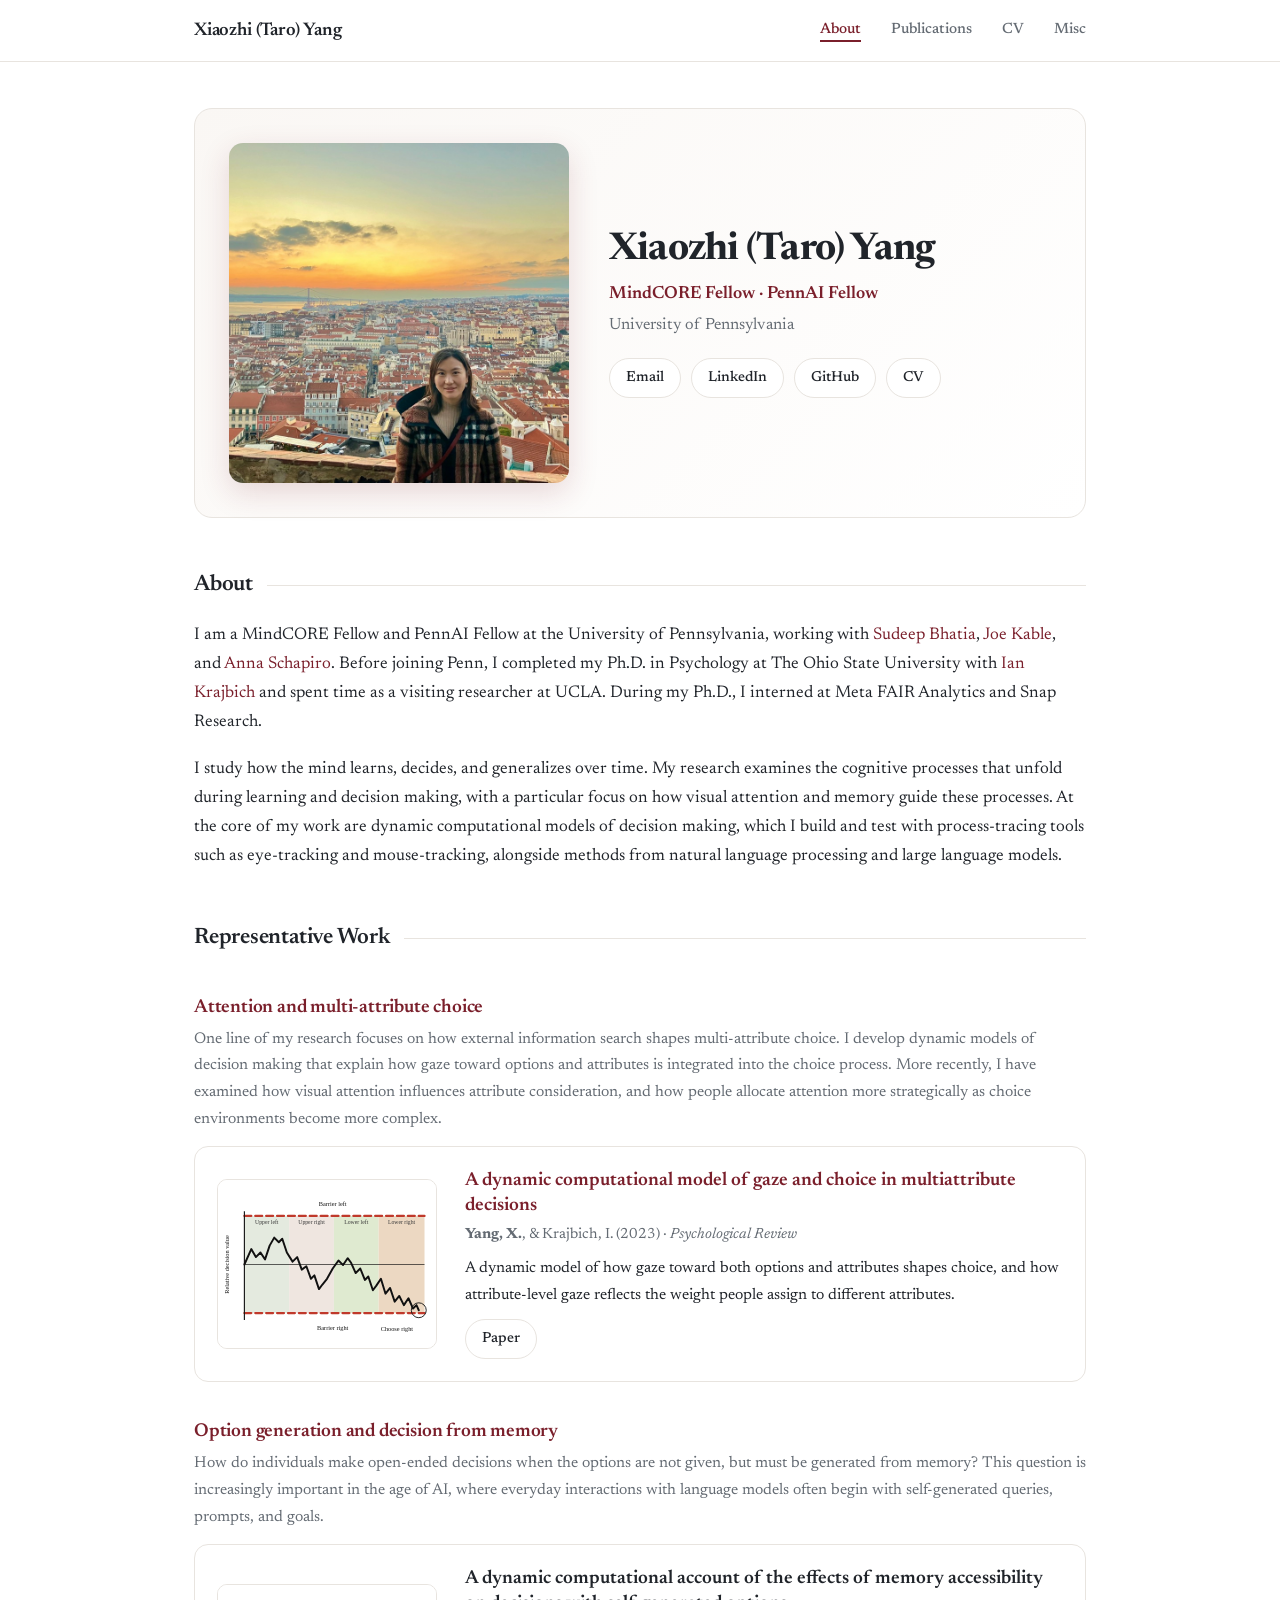
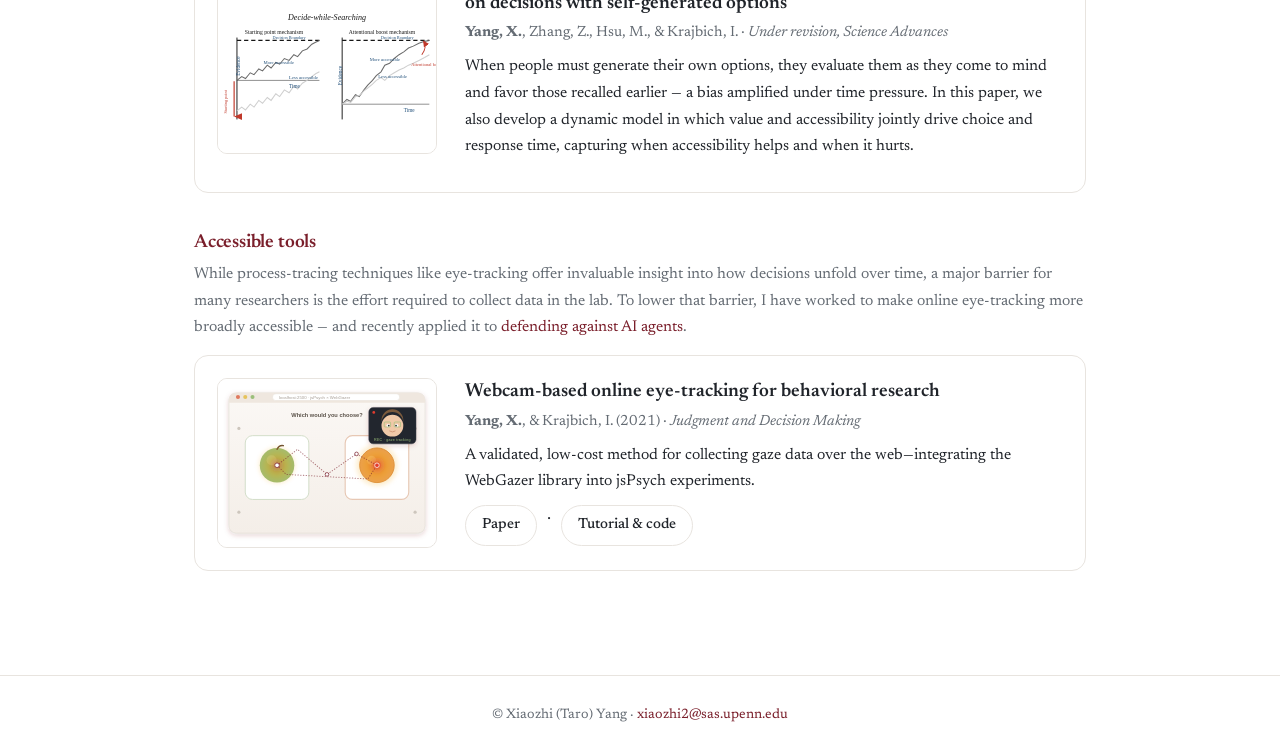
==== commit ec8128a7: "Rebuild site: multi-page + sitemap" ====
--- a/index.html
+++ b/index.html
@@ -1,104 +1,124 @@
 <!DOCTYPE html>
 <html lang="en">
 <head>
-    <meta charset="UTF-8">
-    <meta name="viewport" content="width=device-width, initial-scale=1.0">
-	<meta name="google-site-verification" content="google-site-verification=rLW6NlrPTPCC22JAhseaOXoVy5i4oAsjwQy6Y9PERN8">
-    <meta name="description" content="Xiaozhi (Taro) Yang - MindCORE postdoctoral fellow at the University of Pennsylvania">
-    <title>Xiaozhi Yang</title>
-
-    <!-- CSS -->
-    <link rel="stylesheet" href="assets/css/main.css">
-
-    <!-- Inline CSS for Responsive Layout -->
-    <style>
-        body {
-            margin: 0;
-            font-family: Arial, sans-serif;
-            display: flex;
-            flex-direction: row;
-            height: 100vh;
-        }
-
-        #left-panel {
-            width:0%;
-            background-color: whitesmoke;
-            padding: 50px;
-            box-sizing: border-box;
-            overflow-y: auto;
-        }
-
-        #right-panel {
-            width: 100%;
-            display: flex;
-			background-color:whitesmoke;
-            justify-content: center;
-            align-items: center;
-            box-sizing: border-box;
-        }
-
-        iframe {
-            width: 100%;
-            height: 100%;
-            border: none;
-			background-color: white;
-        }
-
-        .avatar img {
-            width: 100%;
-            border-radius: 50%;
-            margin-bottom: 20px;
-        }
-
-        .sidebar-nav a {
-            display: block;
-            margin: 10px 0;
-            text-decoration: none;
-            color: #333;
-            font-size: 1em;
-        }
-
-        .sidebar-nav a:hover {
-            color: #007bff;
-        }
-
-		   /* Ensure the custom font size for <h1> applies */
-			h1 {
-            font-size: 1.5rem !important; /* Ensure the size is applied */
-            margin-bottom: 10px;
-        }
-
-        h2 {
-            font-size: 1.2rem !important;
-            color: #555;
-        }
-		
-
-    </style>
+  <meta charset="UTF-8">
+  <meta name="viewport" content="width=device-width, initial-scale=1.0">
+  <meta name="google-site-verification" content="WmzAeS_1Eh-zWNe00OGtVOiaU6FFcWKu2dzI7rcczgk" />
+  <meta name="description" content="Xiaozhi (Taro) Yang — MindCORE postdoctoral fellow at the University of Pennsylvania. Research on judgment and decision making and cognitive computational modeling.">
+  <title>Xiaozhi (Taro) Yang</title>
+  <link rel="canonical" href="https://xiaozhi2.github.io/">
+  <link rel="icon" href="images/favicon.png">
+  <link rel="stylesheet" href="assets/css/site.css">
 </head>
 <body>
+  <header class="site">
+    <div class="nav-inner">
+      <a class="brand" href="index.html">Xiaozhi (Taro) Yang</a>
+      <nav class="menu">
+        <a href="index.html" class="active">About</a>
+        <a href="publications.html">Publications</a>
+        <a href="cv.html">CV</a>
+        <a href="misc.html">Misc</a>
+      </nav>
+    </div>
+  </header>
 
-    <!-- Left Panel -->
-    <!-- <div id="left-panel">
-        <div class="avatar">
-            <img src="images/xiaozhi.jpeg" alt="Xiaozhi Yang">
-        </div class = "profile">
+  <main>
+    <section class="hero">
+      <img src="images/xiaozhi.jpeg" alt="Xiaozhi Yang">
+      <div>
         <h1>Xiaozhi (Taro) Yang</h1>
-        <h2>MindCORE Postdoctoral Fellow</h2>
-        <h2>University of Pennsylvania</h2>
+        <p class="role">MindCORE Fellow · PennAI Fellow</p>
+        <p class="where">University of Pennsylvania</p>
+        <p class="links">
+          <a href="mailto:xiaozhi2@sas.upenn.edu">Email</a>
+          <a href="https://www.linkedin.com/in/xiaozhi-yang-192023214/" target="_blank" rel="noopener">LinkedIn</a>
+          <a href="https://github.com/xiaozhi2" target="_blank" rel="noopener">GitHub</a>
+          <a href="cv.html">CV</a>
+        </p>
+      </div>
+    </section>
 
-        Contact Links -->
-        <!-- <nav class="sidebar-nav">
-            <a href="mailto:xiaozhi2@sas.upenn.edu"><i class="fa fa-envelope"></i> Email</a>
-			<a href="https://www.linkedin.com/in/xiaozhi-yang-192023214/" target="_blank"><i class="fab fa-linkedin"></i> LinkedIn</a>
-			<a href="https://github.com/xiaozhi2" target="_blank"><i class="fab fa-github"></i> GitHub</a>
-   </nav>
-    </div> --> 
+    <h2 class="section">About</h2>
+    <p>
+      I am a MindCORE Fellow and PennAI Fellow at the University of Pennsylvania, working with
+      <a href="https://web.sas.upenn.edu/cbs-lab/" target="_blank" rel="noopener">Sudeep Bhatia</a>,
+      <a href="https://www.kablelab.com/" target="_blank" rel="noopener">Joe Kable</a>, and
+      <a href="https://schapirolab.org/" target="_blank" rel="noopener">Anna Schapiro</a>. Before joining Penn,
+      I completed my Ph.D. in Psychology at The Ohio State University with
+      <a href="https://krajbichlab.psych.ucla.edu/people/" target="_blank" rel="noopener">Ian Krajbich</a> and
+      spent time as a visiting researcher at UCLA. During my Ph.D., I interned at Meta FAIR Analytics and
+      Snap Research.
+    </p>
+    <p>
+      I study how the mind learns, decides, and generalizes over time. My research examines the
+      cognitive processes that unfold during learning and decision making, with a particular focus
+      on how visual attention and memory guide these processes. At the core of my work are dynamic
+      computational models of decision making, which I build and test with process-tracing tools such as
+      eye-tracking and mouse-tracking, alongside methods from natural language processing and large
+      language models.
+    </p>
 
-    <!-- Right Panel -->
-    <div id="right-panel">
-		<iframe src="documents/XZ_CV.pdf"></iframe>
+    <h2 class="section">Representative Work</h2>
+
+    <h3 class="rtheme">Attention and multi-attribute choice</h3>
+    <p class="rtheme-lead">One line of my research focuses on how external information search shapes multi-attribute
+      choice. I develop dynamic models of decision making that explain how gaze toward options and attributes is
+      integrated into the choice process. More recently, I have examined how visual attention influences attribute
+      consideration, and how people allocate attention more strategically as choice environments become more complex.</p>
+
+    <div class="rwork">
+      <div class="rfig"><img src="images/papers/gaze-choice-fig.svg" alt="Figure: dynamic model of gaze and choice"
+        onerror="this.parentNode.classList.add('rfig-empty');this.remove();"></div>
+      <div class="rbody">
+        <div class="title"><a href="https://www.semanticscholar.org/paper/A-dynamic-computational-model-of-gaze-and-choice-in-Yang-Krajbich/69b44ac8e056d99599228cd4a89fdc37b4086b27" target="_blank" rel="noopener">A dynamic computational model of gaze and choice in multiattribute decisions</a></div>
+        <div class="meta"><strong>Yang, X.</strong>, &amp; Krajbich, I. (2023) · <em>Psychological Review</em></div>
+        <p class="summary">A dynamic model of how gaze toward both options and attributes shapes choice, and how
+          attribute-level gaze reflects the weight people assign to different attributes.</p>
+        <p class="links"><a href="https://www.semanticscholar.org/paper/A-dynamic-computational-model-of-gaze-and-choice-in-Yang-Krajbich/69b44ac8e056d99599228cd4a89fdc37b4086b27" target="_blank" rel="noopener">Paper</a></p>
+      </div>
     </div>
 
+    <h3 class="rtheme">Option generation and decision from memory</h3>
+    <p class="rtheme-lead">How do individuals make open-ended decisions when the options are not given, but must be
+      generated from memory? This question is increasingly important in the age of AI, where everyday interactions
+      with language models often begin with self-generated queries, prompts, and goals.</p>
+
+    <div class="rwork">
+      <div class="rfig"><img src="images/papers/sciadv-fig.svg" alt="Figure: memory accessibility and self-generated options"
+        onerror="this.parentNode.classList.add('rfig-empty');this.remove();"></div>
+      <div class="rbody">
+        <div class="title">A dynamic computational account of the effects of memory accessibility on decisions with self-generated options</div>
+        <div class="meta"><strong>Yang, X.</strong>, Zhang, Z., Hsu, M., &amp; Krajbich, I. · <em>Under revision, Science Advances</em></div>
+        <p class="summary">When people must generate their own options, they evaluate them as they come to mind and
+          favor those recalled earlier — a bias amplified under time pressure. In this paper, we also develop a dynamic
+          model in which value and accessibility jointly drive choice and response time, capturing when accessibility
+          helps and when it hurts.</p>
+      </div>
+    </div>
+
+    <h3 class="rtheme">Accessible tools</h3>
+    <p class="rtheme-lead">While process-tracing techniques like eye-tracking offer invaluable insight into how decisions
+      unfold over time, a major barrier for many researchers is the effort required to collect data in the lab. To
+      lower that barrier, I have worked to make online eye-tracking more broadly accessible — and recently applied
+      it to <a href="https://osf.io/preprints/psyarxiv/ecrdw_v1" target="_blank" rel="noopener">defending against AI agents</a>.</p>
+
+    <div class="rwork">
+      <div class="rfig"><img src="images/papers/webcam-eyetracking.svg" alt="Figure: webcam-based eye-tracking pipeline"
+        onerror="this.parentNode.classList.add('rfig-empty');this.remove();"></div>
+      <div class="rbody">
+        <div class="title">Webcam-based online eye-tracking for behavioral research</div>
+        <div class="meta"><strong>Yang, X.</strong>, &amp; Krajbich, I. (2021) · <em>Judgment and Decision Making</em></div>
+        <p class="summary">A validated, low-cost method for collecting gaze data over the web—integrating
+          the WebGazer library into jsPsych experiments.</p>
+        <p class="links"><a href="https://www.cambridge.org/core/journals/judgment-and-decision-making/article/webcambased-online-eyetracking-for-behavioral-research/B726E77B68A76577F9BC6BB8F1EBC6E4" target="_blank" rel="noopener">Paper</a> · <a href="https://github.com/xiaozhi2/webgazertutorial" target="_blank" rel="noopener">Tutorial &amp; code</a></p>
+      </div>
+    </div>
+
+  </main>
+
+  <footer class="site">
+    © Xiaozhi (Taro) Yang · <a href="mailto:xiaozhi2@sas.upenn.edu">xiaozhi2@sas.upenn.edu</a>
+  </footer>
 </body>
 </html>
--- a/assets/css/site.css
+++ b/assets/css/site.css
@@ -0,0 +1,220 @@
+/* Xiaozhi Yang — academic site */
+@import url('https://fonts.googleapis.com/css2?family=Newsreader:ital,opsz,wght@0,6..72,400;0,6..72,600;1,6..72,400&family=Inter:wght@400;500;600&display=swap');
+
+:root{
+  --accent:#7a1f2b;        /* penn maroon */
+  --accent-light:#a23a48;
+  --accent-soft:#f3ebe9;
+  --ink:#20242a;
+  --muted:#646b73;
+  --line:#e8e4df;
+  --bg:#ffffff;
+  --bg-soft:#faf7f4;
+  --max:940px;
+  --serif:"Newsreader",Georgia,serif;
+  --sans:"Inter",-apple-system,BlinkMacSystemFont,"Segoe UI",Roboto,sans-serif;
+}
+*{box-sizing:border-box;}
+html{scroll-behavior:smooth;}
+body{
+  margin:0;
+  font-family:var(--serif);
+  color:var(--ink);
+  background:var(--bg);
+  line-height:1.7;
+  font-size:17px;
+  -webkit-font-smoothing:antialiased;
+}
+a{color:var(--accent);text-decoration:none;transition:color .15s;}
+a:hover{color:var(--accent-light);}
+
+/* nav */
+header.site{
+  border-bottom:1px solid var(--line);
+  background:rgba(255,255,255,.85);
+  backdrop-filter:saturate(180%) blur(10px);
+  position:sticky;top:0;z-index:20;
+}
+.nav-inner{
+  max-width:var(--max);margin:0 auto;padding:15px 24px;
+  display:flex;align-items:center;justify-content:space-between;flex-wrap:wrap;gap:10px;
+}
+.brand{font-family:var(--serif);font-weight:600;font-size:1.15rem;color:var(--ink);letter-spacing:-.01em;}
+.brand:hover{color:var(--accent);}
+nav.menu a{
+  color:var(--muted);margin-left:26px;font-size:.93rem;font-weight:500;
+  position:relative;padding-bottom:3px;
+}
+nav.menu a::after{
+  content:"";position:absolute;left:0;bottom:-2px;width:0;height:2px;
+  background:var(--accent);transition:width .2s;
+}
+nav.menu a:hover{color:var(--accent);}
+nav.menu a:hover::after,nav.menu a.active::after{width:100%;}
+nav.menu a.active{color:var(--accent);}
+
+main{max-width:var(--max);margin:0 auto;padding:46px 24px 90px;}
+
+h1{font-family:var(--serif);font-size:2.4rem;line-height:1.15;margin:0 0 6px;letter-spacing:-.02em;}
+h2.section{
+  font-family:var(--serif);font-weight:600;font-size:1.4rem;
+  margin:48px 0 18px;color:var(--ink);letter-spacing:-.01em;
+  display:flex;align-items:center;gap:14px;
+}
+h2.section::after{content:"";flex:1;height:1px;background:var(--line);}
+.lead{color:var(--muted);font-size:1.08rem;}
+p{margin:0 0 18px;}
+
+/* hero */
+.hero{
+  display:flex;gap:40px;align-items:center;flex-wrap:wrap;
+  background:linear-gradient(135deg,var(--bg-soft),#fff);
+  border:1px solid var(--line);border-radius:18px;
+  padding:34px;margin-bottom:8px;
+}
+.hero img{
+  width:340px;height:340px;max-width:100%;object-fit:cover;border-radius:14px;flex-shrink:0;
+  box-shadow:0 10px 30px rgba(122,31,43,.16);
+}
+.hero h1{margin-bottom:8px;}
+.hero .role{color:var(--accent);font-weight:600;margin:0 0 2px;font-size:1.1rem;}
+.hero .where{color:var(--muted);margin:0 0 18px;font-size:1.02rem;}
+.links{display:flex;flex-wrap:wrap;gap:10px;margin:0;}
+.links a{
+  display:inline-flex;align-items:center;
+  border:1px solid var(--line);border-radius:999px;
+  padding:7px 16px;font-size:.9rem;font-weight:500;color:var(--ink);
+  background:#fff;transition:all .15s;
+}
+.links a:hover{border-color:var(--accent);color:var(--accent);background:var(--accent-soft);}
+
+/* publications */
+.pub{
+  padding:18px 20px;margin:10px 0;border:1px solid var(--line);border-radius:12px;
+  background:#fff;transition:box-shadow .15s,border-color .15s,transform .15s;
+}
+.pub:hover{box-shadow:0 6px 22px rgba(0,0,0,.06);border-color:#dcd6cf;transform:translateY(-1px);}
+.pub .title{font-family:var(--serif);font-weight:600;font-size:1.12rem;line-height:1.35;margin-bottom:3px;}
+.pub .venue{color:var(--muted);font-style:italic;font-size:.95rem;}
+.pub .meta{font-size:.92rem;color:var(--ink);margin-bottom:2px;}
+.tag{
+  display:inline-block;background:var(--accent-soft);border:1px solid #e7d4d2;
+  color:var(--accent);font-size:.72rem;font-weight:600;letter-spacing:.02em;
+  padding:2px 10px;border-radius:999px;margin-left:8px;vertical-align:middle;
+}
+
+/* two-col list (talks/awards) */
+.entry{display:flex;justify-content:space-between;gap:20px;padding:11px 0;
+  border-bottom:1px solid var(--line);}
+.entry:last-child{border-bottom:none;}
+.entry .what{color:var(--ink);}
+.entry .when{color:var(--muted);white-space:nowrap;font-variant-numeric:tabular-nums;font-size:.95rem;}
+
+.chips{display:flex;flex-wrap:wrap;gap:10px;}
+.chips span{
+  display:inline-block;background:var(--bg-soft);border:1px solid var(--line);
+  padding:7px 15px;border-radius:999px;font-size:.9rem;color:var(--ink);
+}
+
+/* representative work */
+.rtheme{
+  font-family:var(--serif);font-weight:600;font-size:1.18rem;color:var(--accent);
+  margin:34px 0 2px;letter-spacing:-.01em;
+}
+.rtheme-lead{color:var(--muted);font-size:.98rem;margin:0 0 12px;}
+.rwork{
+  display:flex;gap:28px;align-items:center;
+  padding:22px;margin:14px 0;border:1px solid var(--line);border-radius:14px;
+  background:#fff;transition:box-shadow .15s,border-color .15s;
+}
+.rwork:hover{box-shadow:0 8px 26px rgba(0,0,0,.07);border-color:#dcd6cf;}
+.rfig{
+  width:220px;height:170px;flex-shrink:0;border-radius:10px;overflow:hidden;
+  border:1px solid var(--line);background:var(--bg-soft);
+}
+.rfig img{width:100%;height:100%;object-fit:contain;display:block;background:#fff;}
+.rfig-empty{
+  position:relative;background:
+    repeating-linear-gradient(45deg,var(--bg-soft),var(--bg-soft) 12px,#f4efe9 12px,#f4efe9 24px);
+}
+.rfig-empty::after{
+  content:"Figure";position:absolute;inset:0;display:flex;align-items:center;justify-content:center;
+  color:#b9b0a6;font-size:.85rem;letter-spacing:.05em;
+}
+.rwork .title{font-family:var(--serif);font-weight:600;font-size:1.18rem;line-height:1.3;margin-bottom:4px;}
+.rwork .meta{color:var(--muted);font-size:.92rem;margin-bottom:8px;}
+.rwork .summary{margin:0 0 10px;font-size:.98rem;}
+.rwork .links{margin:0;}
+
+@media(max-width:640px){
+  .rwork{flex-direction:column;align-items:stretch;text-align:left;}
+  .rfig{width:100%;height:180px;}
+}
+
+.hero img.cat-portrait{width:230px;height:230px;}
+.hero .cat-about{margin:16px 0 0;font-size:.98rem;color:var(--ink);max-width:46ch;}
+
+.inline-icon,
+.hero img.inline-icon{
+  width:0.85em;height:0.85em;vertical-align:-0.08em;border-radius:2px;margin:0 1px;
+  box-shadow:none;flex-shrink:0;display:inline;
+}
+
+/* cat journal */
+.cat-hero{margin:8px 0 4px;}
+.cat-hero img{
+  display:block;width:100%;max-width:420px;margin:0 auto;height:auto;border-radius:18px;
+  border:1px solid var(--line);box-shadow:0 10px 30px rgba(0,0,0,.12);
+}
+.cat-timeline{
+  position:relative;display:grid;grid-template-columns:repeat(3,1fr);gap:24px;
+  margin-top:24px;padding-top:22px;
+}
+.cat-timeline::before{
+  content:"";position:absolute;left:0;right:0;top:7px;height:2px;background:var(--line);
+}
+.cat-entry{
+  position:relative;display:flex;flex-direction:column;align-items:center;text-align:center;
+}
+.cat-entry::before{
+  content:"";position:absolute;top:-22px;left:50%;transform:translateX(-50%);
+  width:13px;height:13px;border-radius:50%;background:var(--accent);
+  border:3px solid #fff;box-shadow:0 0 0 1px var(--line);
+}
+.cat-photo{width:100%;}
+.cat-photo img{
+  display:block;width:100%;height:260px;object-fit:cover;object-position:center 30%;border-radius:12px;background:var(--bg-soft);
+  border:1px solid var(--line);transition:transform .2s,box-shadow .2s;
+}
+.cat-photo img.contain{object-fit:contain;}
+.cat-photo img.face-top{object-position:center top;}
+.cat-photo img:hover{transform:translateY(-3px) rotate(-1deg);box-shadow:0 10px 26px rgba(0,0,0,.12);}
+.cat-age{
+  font-family:var(--serif);font-weight:600;font-size:1.05rem;color:var(--accent);margin:10px 0 4px;
+}
+.cat-note p{margin:0;font-size:.9rem;}
+@media(max-width:640px){
+  .cat-timeline{grid-template-columns:1fr;gap:28px;padding-top:0;}
+  .cat-timeline::before{display:none;}
+  .cat-entry::before{display:none;}
+  .cat-photo img{height:200px;}
+}
+
+/* cv embed */
+.cv-frame{width:100%;height:85vh;border:1px solid var(--line);border-radius:12px;}
+.btn{display:inline-block;background:var(--accent);color:#fff;padding:11px 22px;
+  border-radius:999px;font-size:.95rem;font-weight:500;margin-bottom:18px;
+  box-shadow:0 4px 14px rgba(122,31,43,.22);transition:background .15s,transform .15s;}
+.btn:hover{background:var(--accent-light);color:#fff;transform:translateY(-1px);}
+
+footer.site{border-top:1px solid var(--line);color:var(--muted);font-size:.85rem;
+  text-align:center;padding:28px;}
+
+@media(max-width:640px){
+  body{font-size:16px;}
+  h1{font-size:1.95rem;}
+  .hero{padding:24px;gap:24px;justify-content:center;text-align:center;}
+  .hero img{width:220px;height:220px;}
+  .links{justify-content:center;}
+  nav.menu a{margin-left:16px;}
+}
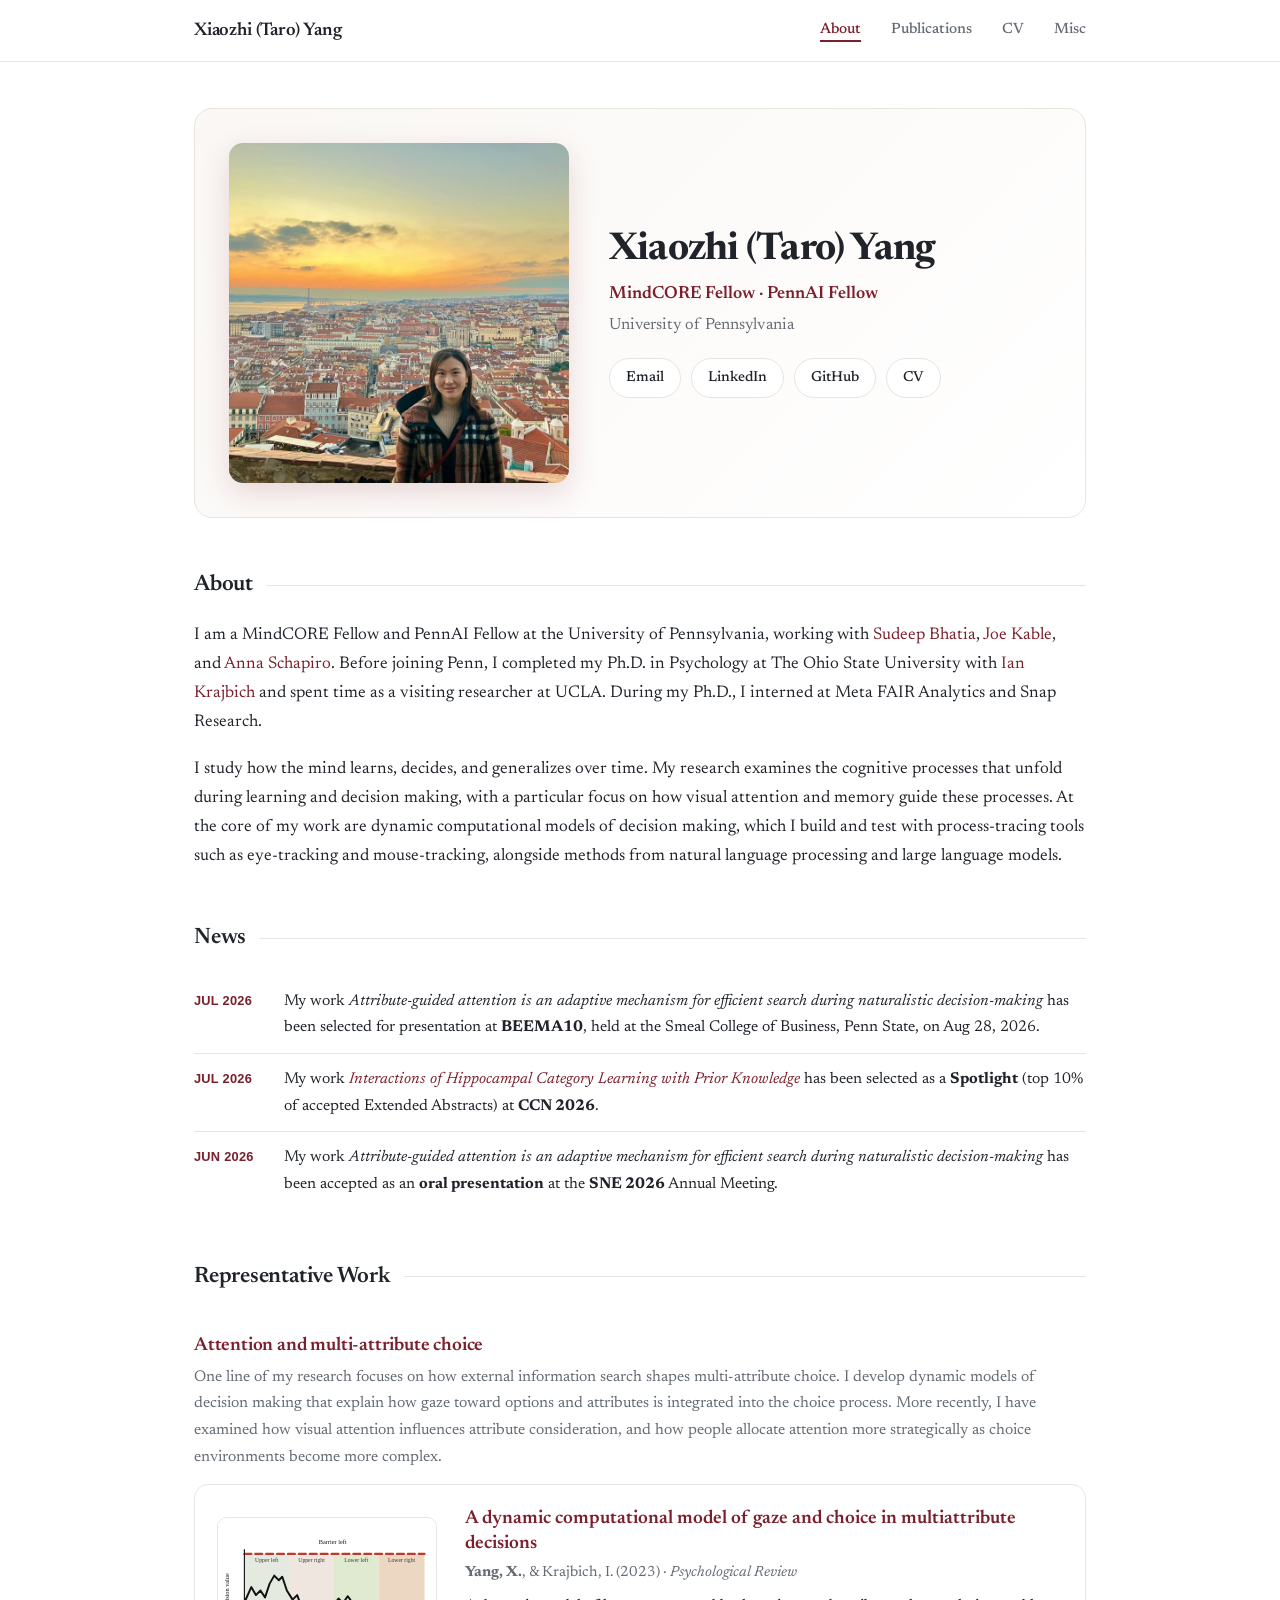
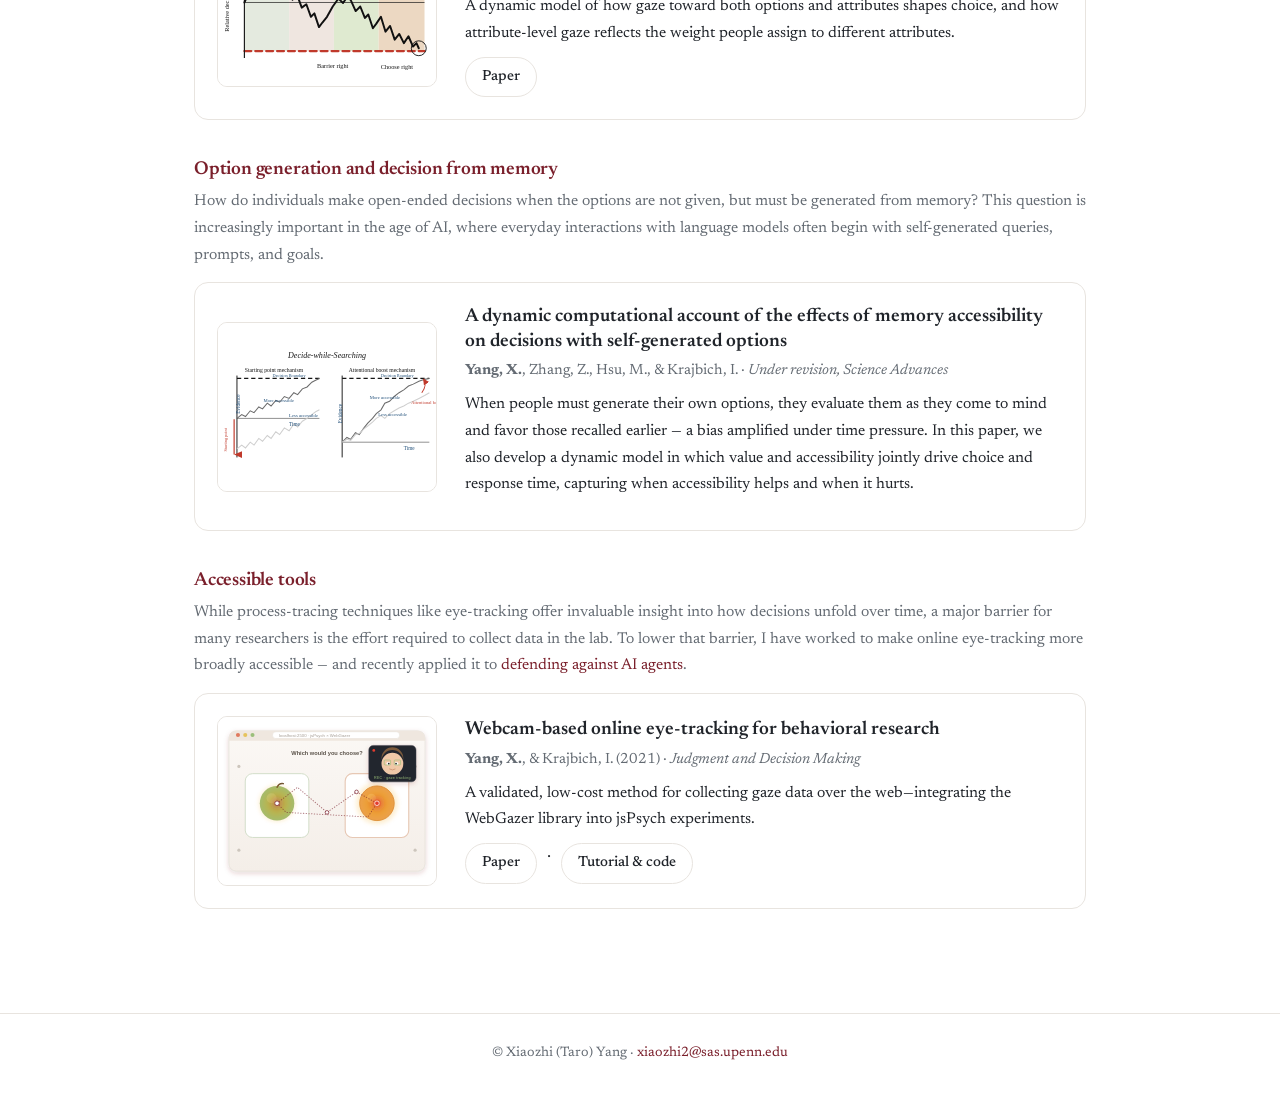
==== commit 6037c2c9: "Update News section and publication links" ====
--- a/index.html
+++ b/index.html
@@ -58,6 +58,28 @@
       eye-tracking and mouse-tracking, alongside methods from natural language processing and large
       language models.
     </p>
+
+    <h2 class="section">News</h2>
+    <ul class="news">
+      <li>
+        <span class="news-date">Jul 2026</span>
+        <span class="news-body">My work <em>Attribute-guided attention is an adaptive mechanism for efficient search
+        during naturalistic decision-making</em> has been selected for presentation at <strong>BEEMA10</strong>,
+        held at the Smeal College of Business, Penn State, on Aug 28, 2026.</span>
+      </li>
+      <li>
+        <span class="news-date">Jul 2026</span>
+        <span class="news-body">My work <em><a href="https://openreview.net/forum?id=imOFCx7PW5" target="_blank" rel="noopener">Interactions
+        of Hippocampal Category Learning with Prior Knowledge</a></em> has been selected as a <strong>Spotlight</strong>
+        (top 10% of accepted Extended Abstracts) at <strong>CCN 2026</strong>.</span>
+      </li>
+      <li>
+        <span class="news-date">Jun 2026</span>
+        <span class="news-body">My work <em>Attribute-guided attention is an adaptive mechanism for efficient search
+        during naturalistic decision-making</em> has been accepted as an <strong>oral presentation</strong> at the
+        <strong>SNE 2026</strong> Annual Meeting.</span>
+      </li>
+    </ul>
 
     <h2 class="section">Representative Work</h2>
 
--- a/assets/css/site.css
+++ b/assets/css/site.css
@@ -117,6 +117,19 @@
 }
 
 /* representative work */
+/* news */
+.news{list-style:none;margin:0;padding:0;}
+.news li{
+  display:flex;gap:16px;align-items:baseline;
+  padding:12px 0;border-bottom:1px solid var(--line);
+}
+.news li:last-child{border-bottom:none;}
+.news-date{
+  flex-shrink:0;width:74px;font-family:var(--sans);font-size:.8rem;font-weight:600;
+  color:var(--accent);letter-spacing:.02em;text-transform:uppercase;
+}
+.news-body{font-size:.98rem;}
+
 .rtheme{
   font-family:var(--serif);font-weight:600;font-size:1.18rem;color:var(--accent);
   margin:34px 0 2px;letter-spacing:-.01em;
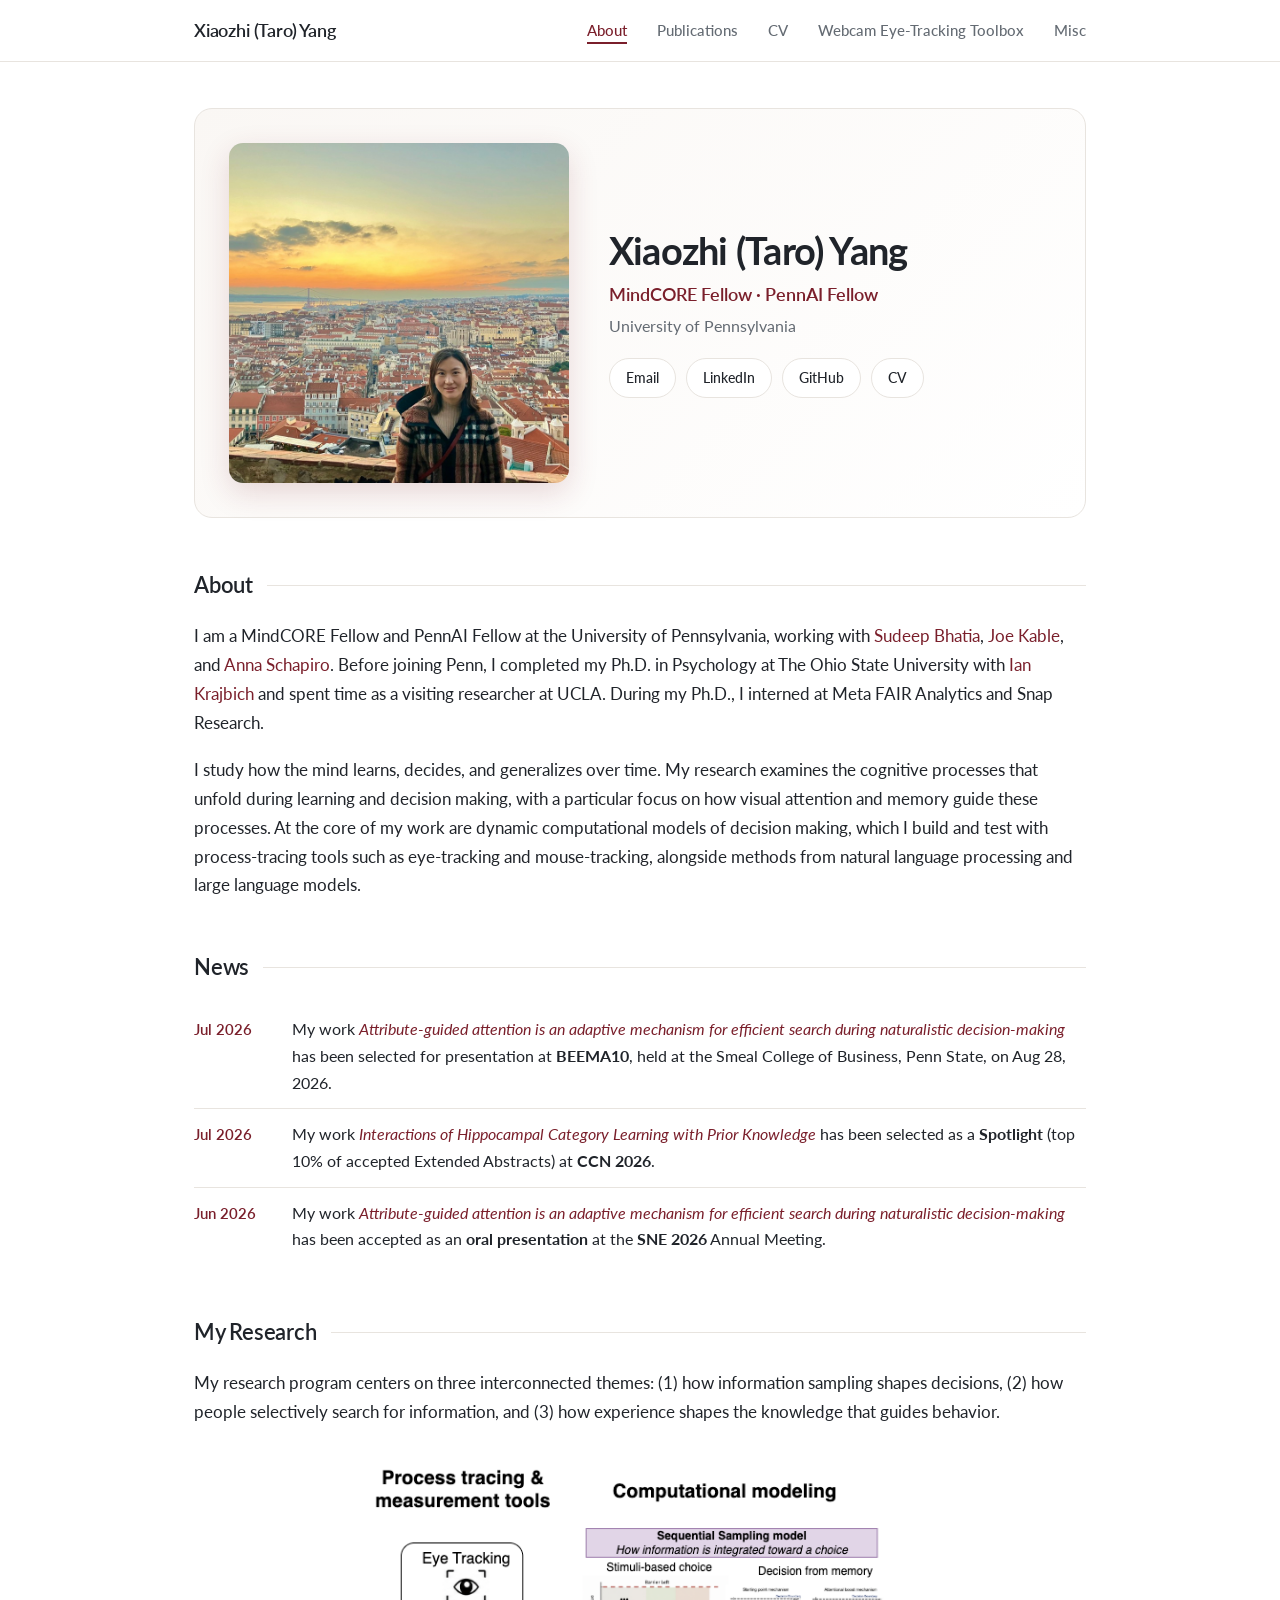
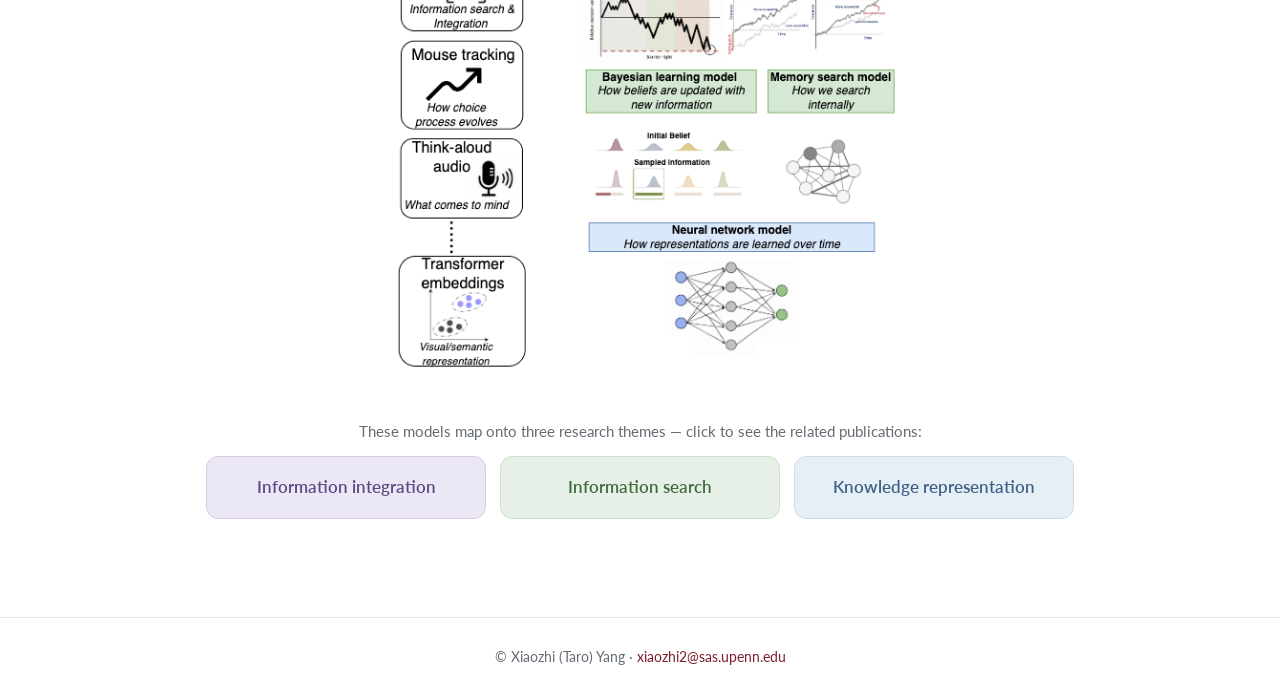
==== commit 035383de: "Update site: news links, toolbox page, Lato font, publications" ====
--- a/index.html
+++ b/index.html
@@ -18,6 +18,7 @@
         <a href="index.html" class="active">About</a>
         <a href="publications.html">Publications</a>
         <a href="cv.html">CV</a>
+        <a href="toolbox.html">Webcam Eye-Tracking Toolbox</a>
         <a href="misc.html">Misc</a>
       </nav>
     </div>
@@ -63,8 +64,8 @@
     <ul class="news">
       <li>
         <span class="news-date">Jul 2026</span>
-        <span class="news-body">My work <em>Attribute-guided attention is an adaptive mechanism for efficient search
-        during naturalistic decision-making</em> has been selected for presentation at <strong>BEEMA10</strong>,
+        <span class="news-body">My work <em><a href="https://osf.io/preprints/psyarxiv/5a86s_v4" target="_blank" rel="noopener">Attribute-guided attention is an adaptive mechanism for efficient search
+        during naturalistic decision-making</a></em> has been selected for presentation at <strong>BEEMA10</strong>,
         held at the Smeal College of Business, Penn State, on Aug 28, 2026.</span>
       </li>
       <li>
@@ -75,67 +76,26 @@
       </li>
       <li>
         <span class="news-date">Jun 2026</span>
-        <span class="news-body">My work <em>Attribute-guided attention is an adaptive mechanism for efficient search
-        during naturalistic decision-making</em> has been accepted as an <strong>oral presentation</strong> at the
+        <span class="news-body">My work <em><a href="https://osf.io/preprints/psyarxiv/5a86s_v4" target="_blank" rel="noopener">Attribute-guided attention is an adaptive mechanism for efficient search
+        during naturalistic decision-making</a></em> has been accepted as an <strong>oral presentation</strong> at the
         <strong>SNE 2026</strong> Annual Meeting.</span>
       </li>
     </ul>
 
-    <h2 class="section">Representative Work</h2>
+    <h2 class="section">My Research</h2>
+    <p>My research program centers on three interconnected themes: (1) how information sampling shapes
+      decisions, (2) how people selectively search for information, and (3) how experience shapes the knowledge
+      that guides behavior.</p>
 
-    <h3 class="rtheme">Attention and multi-attribute choice</h3>
-    <p class="rtheme-lead">One line of my research focuses on how external information search shapes multi-attribute
-      choice. I develop dynamic models of decision making that explain how gaze toward options and attributes is
-      integrated into the choice process. More recently, I have examined how visual attention influences attribute
-      consideration, and how people allocate attention more strategically as choice environments become more complex.</p>
+    <img class="program-img" src="images/rea-program.png" alt="Research program: process-tracing and measurement tools feed computational models.">
 
-    <div class="rwork">
-      <div class="rfig"><img src="images/papers/gaze-choice-fig.svg" alt="Figure: dynamic model of gaze and choice"
-        onerror="this.parentNode.classList.add('rfig-empty');this.remove();"></div>
-      <div class="rbody">
-        <div class="title"><a href="https://www.semanticscholar.org/paper/A-dynamic-computational-model-of-gaze-and-choice-in-Yang-Krajbich/69b44ac8e056d99599228cd4a89fdc37b4086b27" target="_blank" rel="noopener">A dynamic computational model of gaze and choice in multiattribute decisions</a></div>
-        <div class="meta"><strong>Yang, X.</strong>, &amp; Krajbich, I. (2023) · <em>Psychological Review</em></div>
-        <p class="summary">A dynamic model of how gaze toward both options and attributes shapes choice, and how
-          attribute-level gaze reflects the weight people assign to different attributes.</p>
-        <p class="links"><a href="https://www.semanticscholar.org/paper/A-dynamic-computational-model-of-gaze-and-choice-in-Yang-Krajbich/69b44ac8e056d99599228cd4a89fdc37b4086b27" target="_blank" rel="noopener">Paper</a></p>
-      </div>
+    <p class="prog-cta">These models map onto three research themes — click to see the related publications:</p>
+    <div class="prog-links">
+      <a class="prog-theme t-int" href="publications.html#information-integration">Information integration</a>
+      <a class="prog-theme t-search" href="publications.html#information-search">Information search</a>
+      <a class="prog-theme t-rep" href="publications.html#knowledge-representation">Knowledge representation</a>
     </div>
 
-    <h3 class="rtheme">Option generation and decision from memory</h3>
-    <p class="rtheme-lead">How do individuals make open-ended decisions when the options are not given, but must be
-      generated from memory? This question is increasingly important in the age of AI, where everyday interactions
-      with language models often begin with self-generated queries, prompts, and goals.</p>
-
-    <div class="rwork">
-      <div class="rfig"><img src="images/papers/sciadv-fig.svg" alt="Figure: memory accessibility and self-generated options"
-        onerror="this.parentNode.classList.add('rfig-empty');this.remove();"></div>
-      <div class="rbody">
-        <div class="title">A dynamic computational account of the effects of memory accessibility on decisions with self-generated options</div>
-        <div class="meta"><strong>Yang, X.</strong>, Zhang, Z., Hsu, M., &amp; Krajbich, I. · <em>Under revision, Science Advances</em></div>
-        <p class="summary">When people must generate their own options, they evaluate them as they come to mind and
-          favor those recalled earlier — a bias amplified under time pressure. In this paper, we also develop a dynamic
-          model in which value and accessibility jointly drive choice and response time, capturing when accessibility
-          helps and when it hurts.</p>
-      </div>
-    </div>
-
-    <h3 class="rtheme">Accessible tools</h3>
-    <p class="rtheme-lead">While process-tracing techniques like eye-tracking offer invaluable insight into how decisions
-      unfold over time, a major barrier for many researchers is the effort required to collect data in the lab. To
-      lower that barrier, I have worked to make online eye-tracking more broadly accessible — and recently applied
-      it to <a href="https://osf.io/preprints/psyarxiv/ecrdw_v1" target="_blank" rel="noopener">defending against AI agents</a>.</p>
-
-    <div class="rwork">
-      <div class="rfig"><img src="images/papers/webcam-eyetracking.svg" alt="Figure: webcam-based eye-tracking pipeline"
-        onerror="this.parentNode.classList.add('rfig-empty');this.remove();"></div>
-      <div class="rbody">
-        <div class="title">Webcam-based online eye-tracking for behavioral research</div>
-        <div class="meta"><strong>Yang, X.</strong>, &amp; Krajbich, I. (2021) · <em>Judgment and Decision Making</em></div>
-        <p class="summary">A validated, low-cost method for collecting gaze data over the web—integrating
-          the WebGazer library into jsPsych experiments.</p>
-        <p class="links"><a href="https://www.cambridge.org/core/journals/judgment-and-decision-making/article/webcambased-online-eyetracking-for-behavioral-research/B726E77B68A76577F9BC6BB8F1EBC6E4" target="_blank" rel="noopener">Paper</a> · <a href="https://github.com/xiaozhi2/webgazertutorial" target="_blank" rel="noopener">Tutorial &amp; code</a></p>
-      </div>
-    </div>
 
   </main>
 
--- a/assets/css/site.css
+++ b/assets/css/site.css
@@ -1,5 +1,5 @@
 /* Xiaozhi Yang — academic site */
-@import url('https://fonts.googleapis.com/css2?family=Newsreader:ital,opsz,wght@0,6..72,400;0,6..72,600;1,6..72,400&family=Inter:wght@400;500;600&display=swap');
+@import url('https://fonts.googleapis.com/css2?family=Lato:ital,wght@0,400;0,700;0,900;1,400&display=swap');
 
 :root{
   --accent:#7a1f2b;        /* penn maroon */
@@ -11,8 +11,8 @@
   --bg:#ffffff;
   --bg-soft:#faf7f4;
   --max:940px;
-  --serif:"Newsreader",Georgia,serif;
-  --sans:"Inter",-apple-system,BlinkMacSystemFont,"Segoe UI",Roboto,sans-serif;
+  --serif:"Lato",-apple-system,BlinkMacSystemFont,"Segoe UI",sans-serif;
+  --sans:"Lato",-apple-system,BlinkMacSystemFont,"Segoe UI",sans-serif;
 }
 *{box-sizing:border-box;}
 html{scroll-behavior:smooth;}
@@ -62,6 +62,7 @@
   display:flex;align-items:center;gap:14px;
 }
 h2.section::after{content:"";flex:1;height:1px;background:var(--line);}
+h2.section[id]{scroll-margin-top:86px;}
 .lead{color:var(--muted);font-size:1.08rem;}
 p{margin:0 0 18px;}
 
@@ -117,6 +118,58 @@
 }
 
 /* representative work */
+p.program-lead{font-size:1.28rem;line-height:1.6;color:var(--ink);}
+
+/* research program figure */
+.program-img{
+  display:block;width:100%;max-width:620px;height:auto;margin:8px auto 4px;
+  border-radius:12px;
+}
+
+/* research program diagram */
+.program{
+  display:flex;align-items:stretch;gap:14px;margin:8px 0 8px;
+}
+.prog-col{flex:1;display:flex;flex-direction:column;gap:12px;}
+.prog-themes{justify-content:center;}
+.prog-head{
+  font-family:var(--sans);font-size:.72rem;font-weight:600;text-transform:uppercase;
+  letter-spacing:.08em;color:var(--muted);text-align:center;margin-bottom:2px;
+}
+.prog-card{
+  background:#fff;border:1px solid var(--line);border-radius:12px;padding:12px 14px;
+  box-shadow:0 2px 8px rgba(0,0,0,.04);
+}
+.prog-card b{display:block;font-family:var(--serif);font-size:1rem;line-height:1.25;}
+.prog-card span{display:block;font-size:.82rem;color:var(--muted);margin-top:3px;line-height:1.35;}
+.prog-card.m-int{border-left:4px solid #8e7cc3;}
+.prog-card.m-learn,.prog-card.m-search{border-left:4px solid #7fae7f;}
+.prog-card.m-rep{border-left:4px solid #7a9cc6;}
+.prog-flow{
+  display:flex;align-items:center;justify-content:center;
+  color:var(--accent);font-size:1.5rem;font-weight:700;flex-shrink:0;
+}
+.prog-theme{
+  border-radius:12px;padding:16px 14px;text-align:center;
+  font-family:var(--serif);font-weight:600;font-size:1.06rem;border:1px solid var(--line);
+}
+.prog-theme.t-int{background:#ece7f4;border-color:#d7cbe8;color:#5a4a86;}
+.prog-theme.t-search{background:#e6f0e6;border-color:#cfe0cf;color:#3f6b3f;}
+.prog-theme.t-rep{background:#e6eef6;border-color:#cdddec;color:#3f6188;}
+
+/* clickable theme buttons under the program figure */
+.prog-cta{color:var(--muted);font-size:.96rem;text-align:center;margin:18px 0 12px;}
+.prog-links{display:flex;gap:14px;justify-content:center;flex-wrap:wrap;margin-bottom:8px;}
+.prog-links .prog-theme{
+  flex:1;min-width:180px;max-width:280px;cursor:pointer;
+  transition:transform .15s,box-shadow .15s;
+}
+.prog-links .prog-theme:hover{transform:translateY(-2px);box-shadow:0 8px 22px rgba(0,0,0,.10);}
+@media(max-width:720px){
+  .program{flex-direction:column;}
+  .prog-flow{transform:rotate(90deg);font-size:1.3rem;padding:2px 0;}
+}
+
 /* news */
 .news{list-style:none;margin:0;padding:0;}
 .news li{
@@ -125,8 +178,8 @@
 }
 .news li:last-child{border-bottom:none;}
 .news-date{
-  flex-shrink:0;width:74px;font-family:var(--sans);font-size:.8rem;font-weight:600;
-  color:var(--accent);letter-spacing:.02em;text-transform:uppercase;
+  flex-shrink:0;width:82px;font-family:var(--serif);font-size:.92rem;font-weight:600;
+  color:var(--accent);
 }
 .news-body{font-size:.98rem;}
 
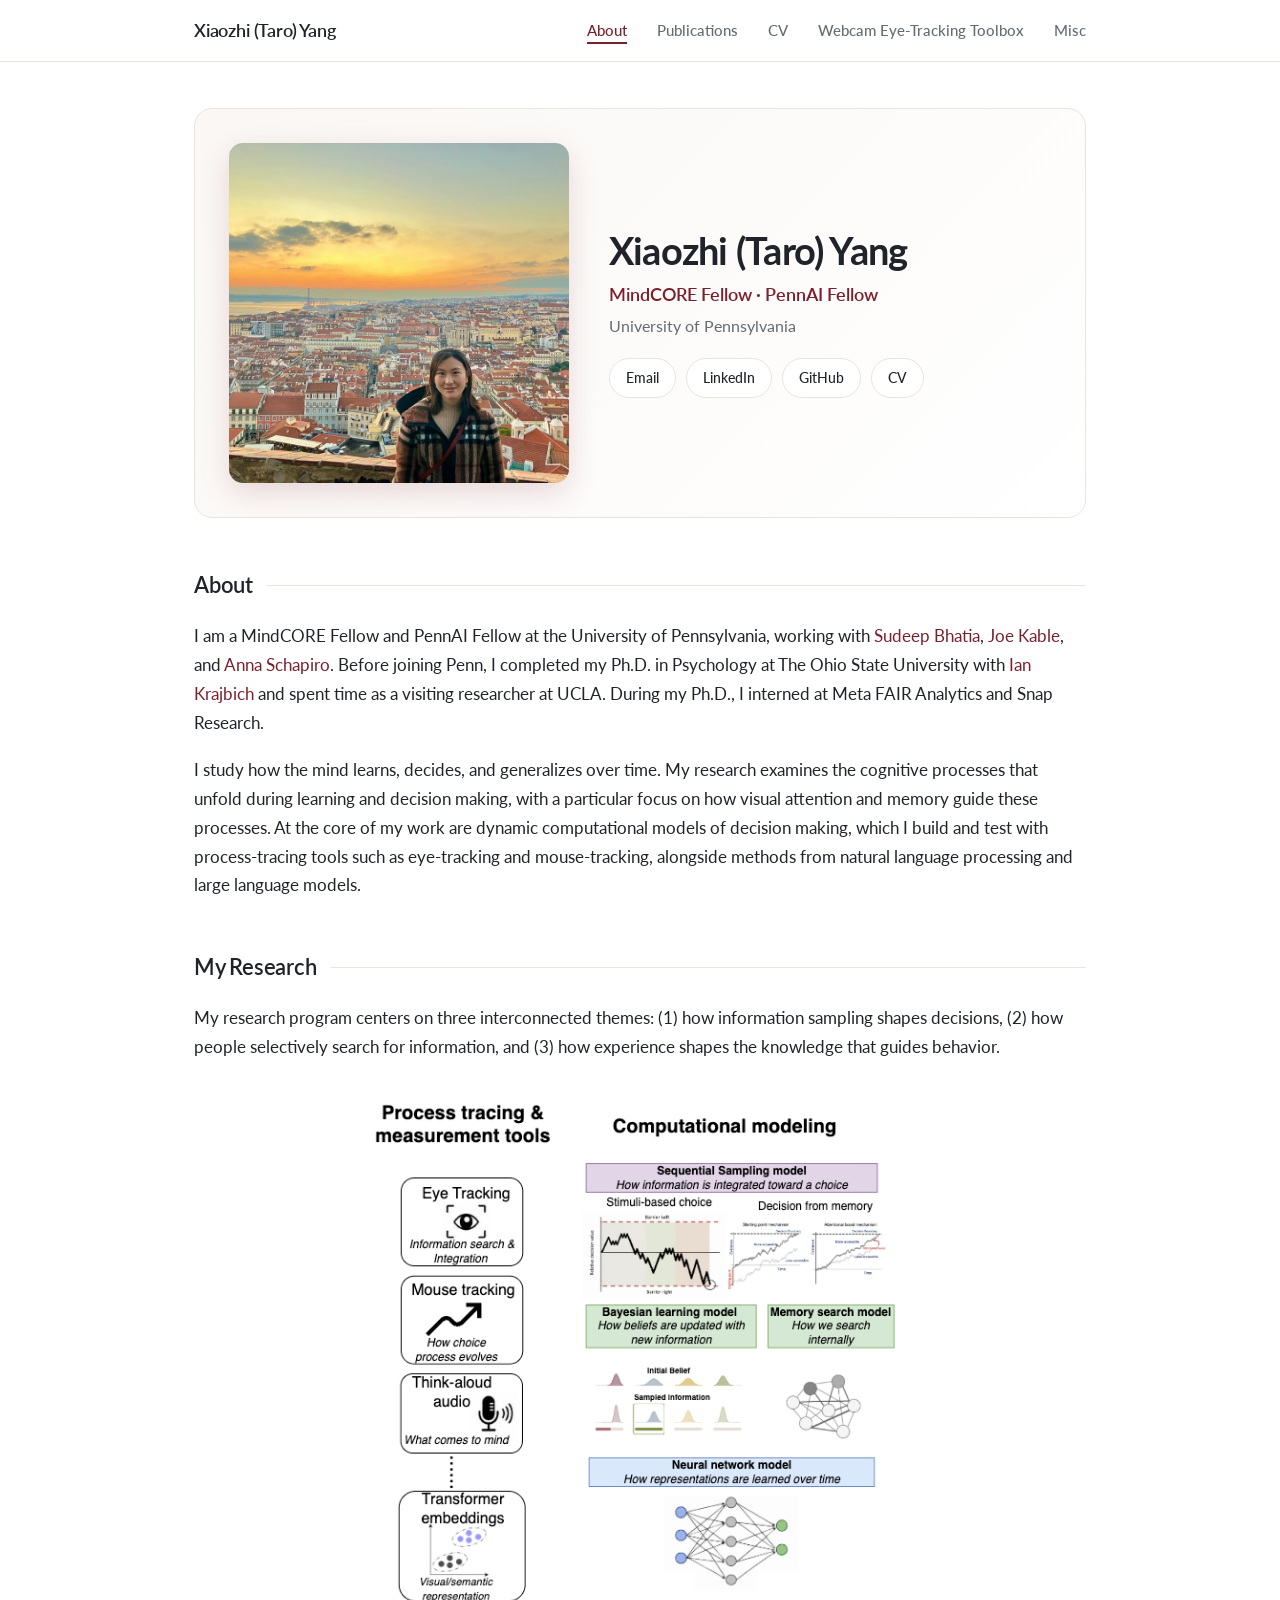
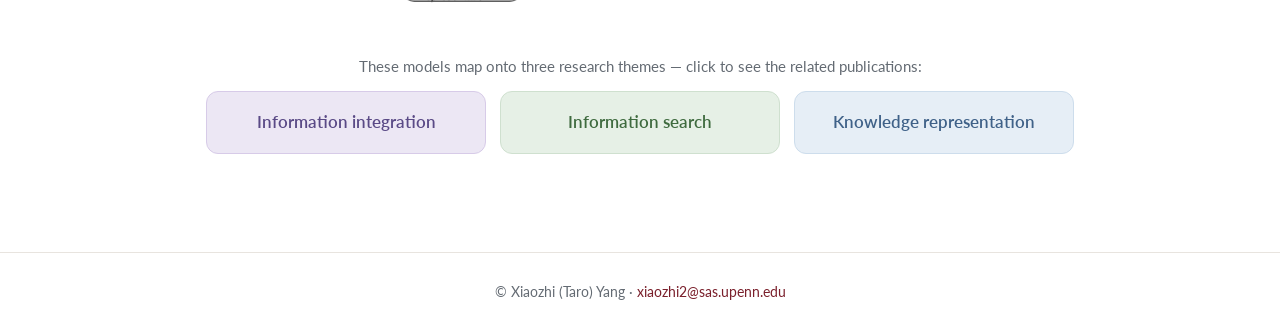
==== commit 3d1dc257: "add all" ====
--- a/index.html
+++ b/index.html
@@ -60,28 +60,6 @@
       language models.
     </p>
 
-    <h2 class="section">News</h2>
-    <ul class="news">
-      <li>
-        <span class="news-date">Jul 2026</span>
-        <span class="news-body">My work <em><a href="https://osf.io/preprints/psyarxiv/5a86s_v4" target="_blank" rel="noopener">Attribute-guided attention is an adaptive mechanism for efficient search
-        during naturalistic decision-making</a></em> has been selected for presentation at <strong>BEEMA10</strong>,
-        held at the Smeal College of Business, Penn State, on Aug 28, 2026.</span>
-      </li>
-      <li>
-        <span class="news-date">Jul 2026</span>
-        <span class="news-body">My work <em><a href="https://openreview.net/forum?id=imOFCx7PW5" target="_blank" rel="noopener">Interactions
-        of Hippocampal Category Learning with Prior Knowledge</a></em> has been selected as a <strong>Spotlight</strong>
-        (top 10% of accepted Extended Abstracts) at <strong>CCN 2026</strong>.</span>
-      </li>
-      <li>
-        <span class="news-date">Jun 2026</span>
-        <span class="news-body">My work <em><a href="https://osf.io/preprints/psyarxiv/5a86s_v4" target="_blank" rel="noopener">Attribute-guided attention is an adaptive mechanism for efficient search
-        during naturalistic decision-making</a></em> has been accepted as an <strong>oral presentation</strong> at the
-        <strong>SNE 2026</strong> Annual Meeting.</span>
-      </li>
-    </ul>
-
     <h2 class="section">My Research</h2>
     <p>My research program centers on three interconnected themes: (1) how information sampling shapes
       decisions, (2) how people selectively search for information, and (3) how experience shapes the knowledge
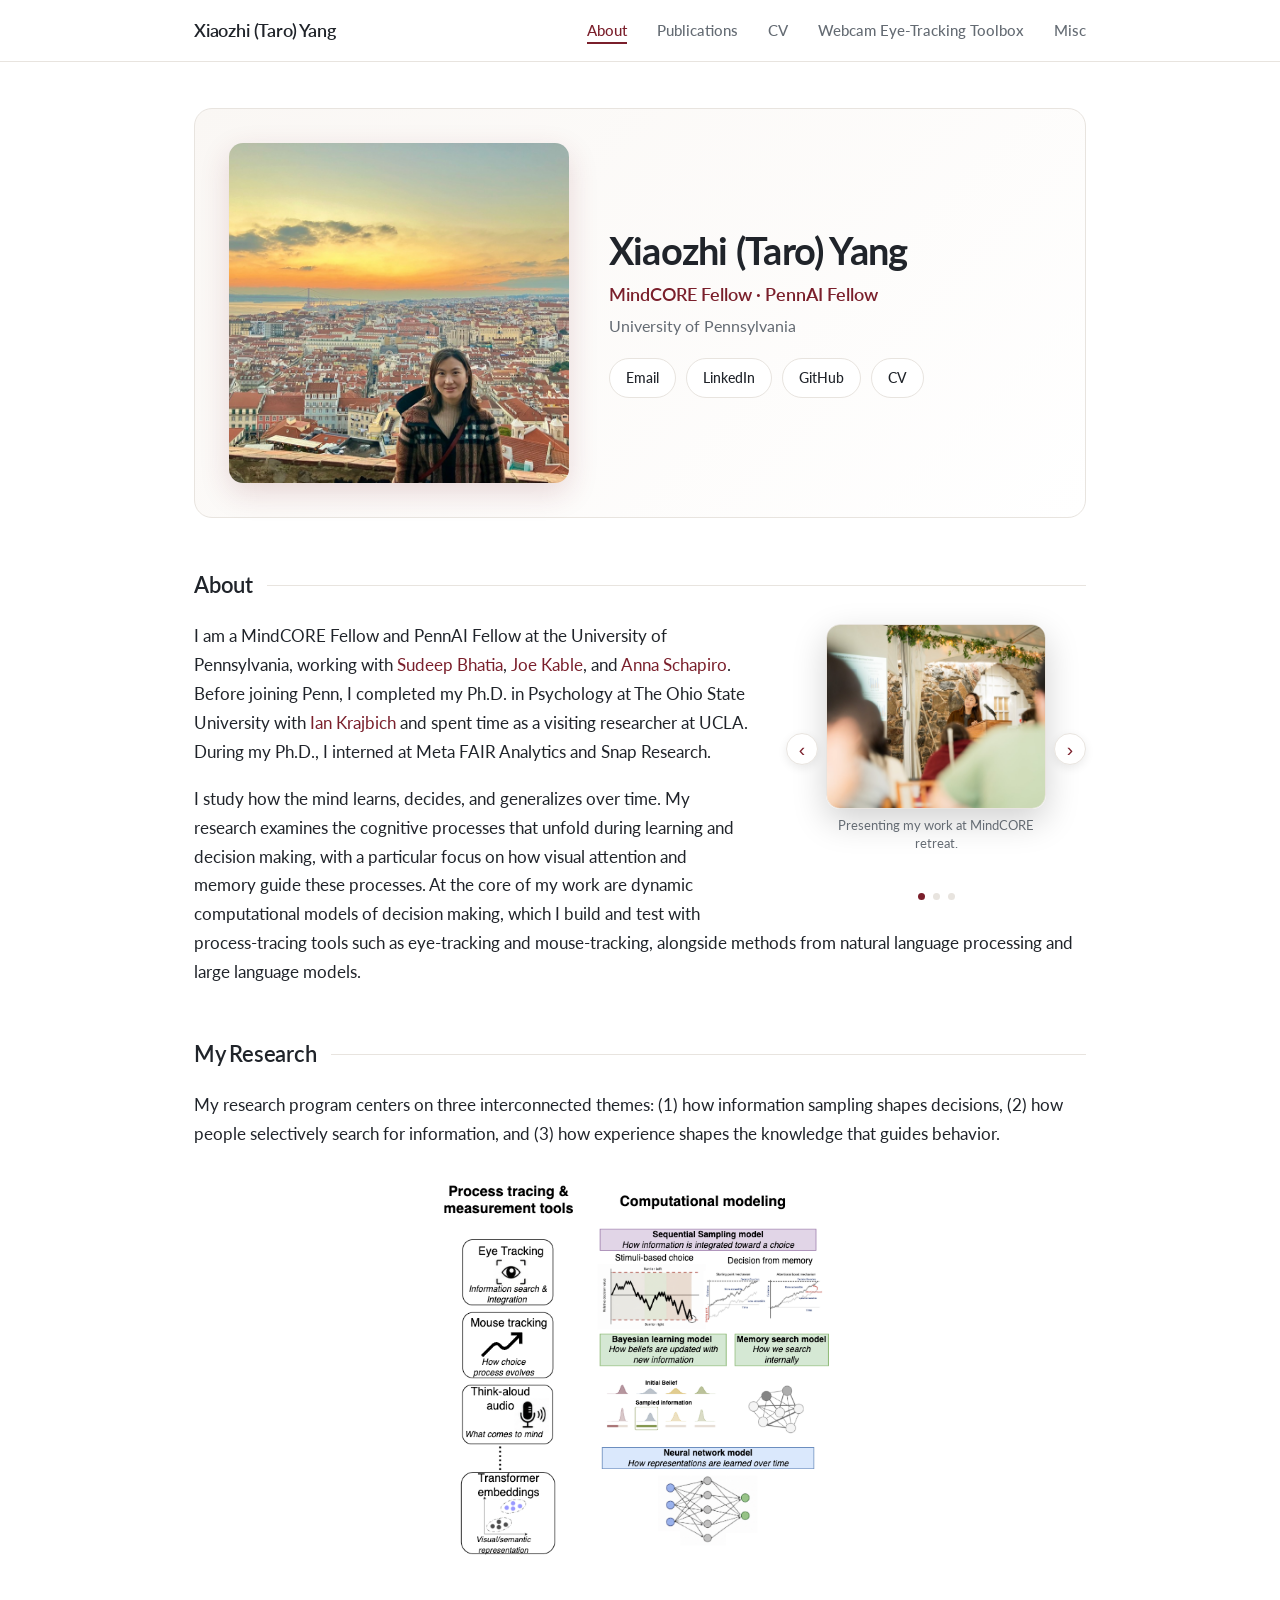
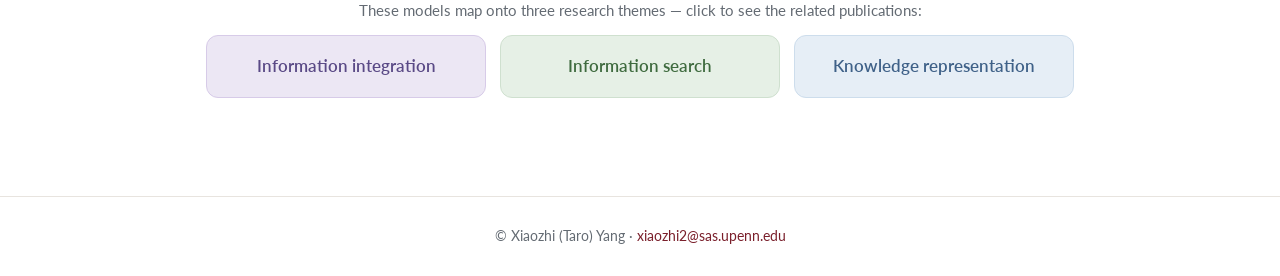
==== commit 930e3504: "Add Moments album, retreat photos, GA, CV sync, publication links" ====
--- a/index.html
+++ b/index.html
@@ -9,6 +9,14 @@
   <link rel="canonical" href="https://xiaozhi2.github.io/">
   <link rel="icon" href="images/favicon.png">
   <link rel="stylesheet" href="assets/css/site.css">
+  <!-- Google Analytics (GA4) -->
+  <script async src="https://www.googletagmanager.com/gtag/js?id=G-GN7K3XEPLT"></script>
+  <script>
+    window.dataLayer = window.dataLayer || [];
+    function gtag(){dataLayer.push(arguments);}
+    gtag('js', new Date());
+    gtag('config', 'G-GN7K3XEPLT');
+  </script>
 </head>
 <body>
   <header class="site">
@@ -41,7 +49,26 @@
     </section>
 
     <h2 class="section">About</h2>
-    <p>
+    <div class="album album-small album-float" id="album">
+      <button class="album-nav prev" aria-label="Previous photo">&#8249;</button>
+      <div class="album-stage">
+        <figure class="album-slide is-active">
+          <img src="images/retreat-talk.jpg" alt="Presenting my work on gaze and choice">
+          <figcaption>Presenting my work at MindCORE retreat.</figcaption>
+        </figure>
+        <figure class="album-slide">
+          <img src="images/retreat-group.jpg" alt="With MindCORE colleagues">
+          <figcaption>"Committee meeting" at MindCORE retreat.</figcaption>
+        </figure>
+        <figure class="album-slide">
+          <img src="images/retreat-sne.jpg" alt="Penn student presenting at SNE">
+          <figcaption>Penn's student presented her work at SNE.</figcaption>
+        </figure>
+      </div>
+      <button class="album-nav next" aria-label="Next photo">&#8250;</button>
+      <div class="album-dots"></div>
+    </div>
+    <p class="about-text">
       I am a MindCORE Fellow and PennAI Fellow at the University of Pennsylvania, working with
       <a href="https://web.sas.upenn.edu/cbs-lab/" target="_blank" rel="noopener">Sudeep Bhatia</a>,
       <a href="https://www.kablelab.com/" target="_blank" rel="noopener">Joe Kable</a>, and
@@ -51,7 +78,7 @@
       spent time as a visiting researcher at UCLA. During my Ph.D., I interned at Meta FAIR Analytics and
       Snap Research.
     </p>
-    <p>
+    <p class="about-text">
       I study how the mind learns, decides, and generalizes over time. My research examines the
       cognitive processes that unfold during learning and decision making, with a particular focus
       on how visual attention and memory guide these processes. At the core of my work are dynamic
@@ -74,8 +101,40 @@
       <a class="prog-theme t-rep" href="publications.html#knowledge-representation">Knowledge representation</a>
     </div>
 
+  </main>
 
-  </main>
+  <script>
+    (function () {
+      var album = document.getElementById('album');
+      if (!album) return;
+      var slides = Array.prototype.slice.call(album.querySelectorAll('.album-slide'));
+      var dotsWrap = album.querySelector('.album-dots');
+      var i = 0;
+      slides.forEach(function (s, n) {
+        var d = document.createElement('button');
+        d.className = 'album-dot' + (n === 0 ? ' is-active' : '');
+        d.addEventListener('click', function () { go(n); });
+        dotsWrap.appendChild(d);
+      });
+      var dots = Array.prototype.slice.call(dotsWrap.children);
+      function go(n) {
+        if (n === i) return;
+        var dir = n > i ? 'flip-next' : 'flip-prev';
+        slides[i].classList.remove('is-active');
+        slides[i].classList.add(dir === 'flip-next' ? 'flip-out-left' : 'flip-out-right');
+        var prev = i;
+        i = (n + slides.length) % slides.length;
+        slides[i].classList.add('is-active');
+        dots[prev].classList.remove('is-active');
+        dots[i].classList.add('is-active');
+        setTimeout(function () {
+          slides[prev].classList.remove('flip-out-left', 'flip-out-right');
+        }, 450);
+      }
+      album.querySelector('.prev').addEventListener('click', function () { go(i - 1); });
+      album.querySelector('.next').addEventListener('click', function () { go(i + 1); });
+    })();
+  </script>
 
   <footer class="site">
     © Xiaozhi (Taro) Yang · <a href="mailto:xiaozhi2@sas.upenn.edu">xiaozhi2@sas.upenn.edu</a>
--- a/assets/css/site.css
+++ b/assets/css/site.css
@@ -120,9 +120,70 @@
 /* representative work */
 p.program-lead{font-size:1.28rem;line-height:1.6;color:var(--ink);}
 
+/* flip-through photo album */
+.album{
+  position:relative;margin-top:10px;display:flex;align-items:center;
+  justify-content:center;gap:10px;
+}
+.album-stage{
+  position:relative;flex:1;max-width:620px;height:420px;
+  perspective:1600px;
+}
+.album-slide{
+  position:absolute;inset:0;margin:0;opacity:0;pointer-events:none;
+  transform:rotateY(-12deg);transform-origin:left center;
+  transition:opacity .45s ease,transform .45s ease;
+  display:flex;flex-direction:column;
+}
+.album-slide.is-active{opacity:1;pointer-events:auto;transform:rotateY(0);z-index:2;}
+.album-slide.flip-out-left{opacity:0;transform:rotateY(-80deg);z-index:1;}
+.album-slide.flip-out-right{opacity:0;transform:rotateY(80deg);transform-origin:right center;z-index:1;}
+.album-slide img{
+  width:100%;height:100%;object-fit:cover;border-radius:14px;
+  border:1px solid var(--line);box-shadow:0 12px 34px rgba(0,0,0,.18);
+}
+.album-slide figcaption{
+  margin-top:10px;font-size:.9rem;color:var(--muted);text-align:center;
+}
+.album-nav{
+  flex-shrink:0;width:42px;height:42px;border-radius:50%;
+  border:1px solid var(--line);background:#fff;color:var(--accent);
+  font-size:1.5rem;line-height:1;cursor:pointer;z-index:5;
+  box-shadow:0 3px 10px rgba(0,0,0,.08);transition:all .15s;
+}
+.album-nav:hover{background:var(--accent-soft);border-color:var(--accent);transform:translateY(-1px);}
+.album-dots{
+  position:absolute;bottom:-26px;left:0;right:0;display:flex;gap:8px;justify-content:center;
+}
+.album-dot{
+  width:9px;height:9px;border-radius:50%;border:none;padding:0;cursor:pointer;
+  background:var(--line);transition:background .15s;
+}
+.album-dot.is-active{background:var(--accent);}
+@media(max-width:640px){
+  .album-stage{height:300px;}
+}
+
+/* compact album */
+.album-small{margin:18px 0 44px;gap:8px;}
+.album-small .album-stage{max-width:300px;height:250px;}
+.album-small .album-slide img{height:185px;}
+.album-small .album-nav{width:32px;height:32px;font-size:1.2rem;}
+.album-small .album-slide figcaption{font-size:.8rem;margin-top:8px;line-height:1.35;}
+.album-small .album-dots{bottom:-26px;}
+.album-small .album-dot{width:7px;height:7px;}
+
+.about-text{text-align:left;}
+
+/* floated album — text wraps around it */
+.album-float{float:right;clear:right;width:300px;margin:2px 0 30px 34px;}
+@media(max-width:860px){
+  .album-float{float:none;width:300px;margin:18px auto 40px;}
+}
+
 /* research program figure */
 .program-img{
-  display:block;width:100%;max-width:620px;height:auto;margin:8px auto 4px;
+  display:block;width:100%;max-width:460px;height:auto;margin:8px auto 4px;
   border-radius:12px;
 }
 
